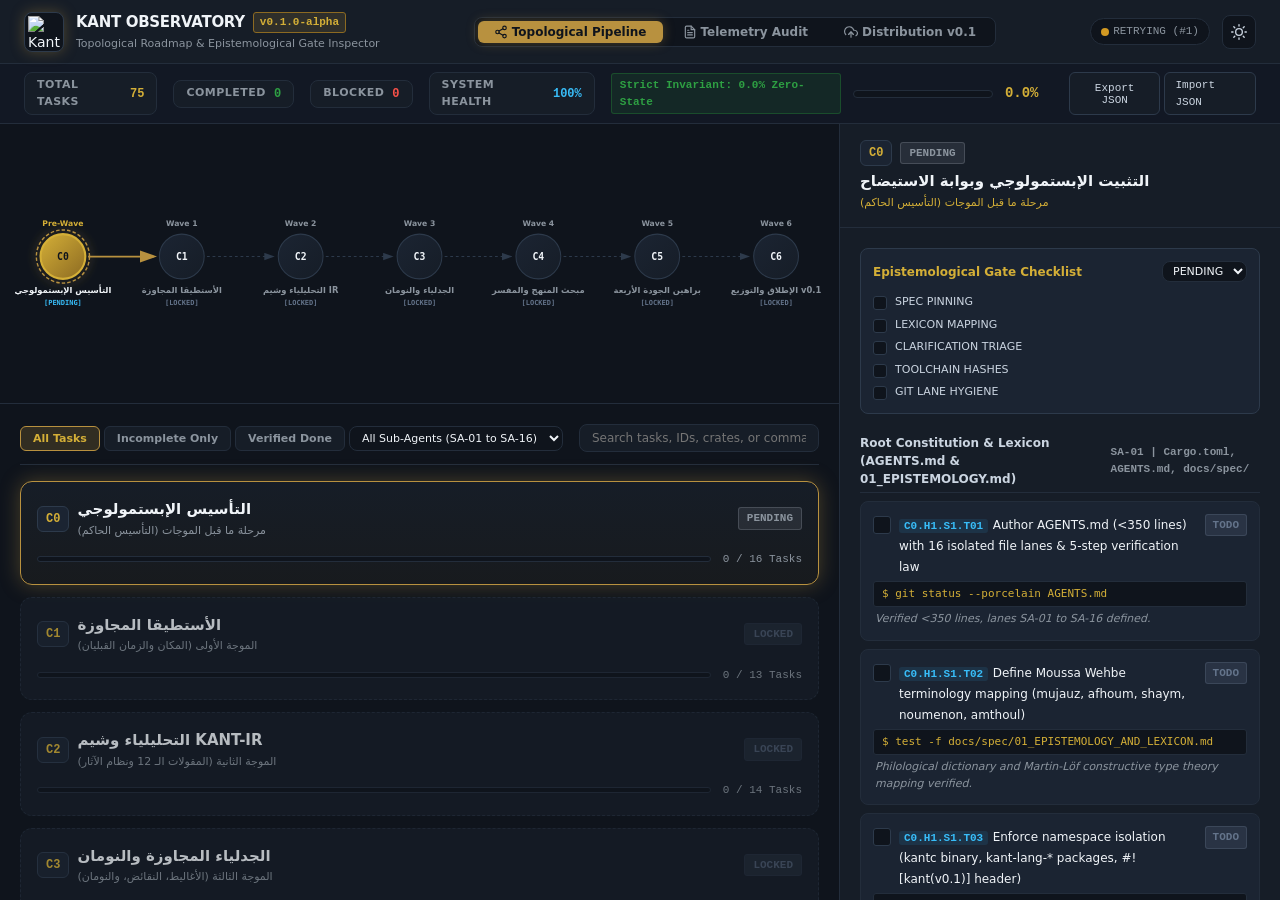
==== portal/frontend/index.html @ 5e0d9dd0 "feat(portal): implement modular ES6 and CSS design system frontend" ====
<!DOCTYPE html>
<html lang="en" dir="ltr">
<head>
  <meta charset="UTF-8">
  <meta name="viewport" content="width=device-width, initial-scale=1.0">
  <meta name="description" content="Kant (.kant) v0.1 Language Compiler Toolchain - Telemetry Portal and Topological Roadmap Observatory">
  <title>Kant (.kant) v0.1 — Topological Observatory &amp; Telemetry Portal</title>
  <link rel="icon" type="image/svg+xml" href="assets/kant-icon.svg">
  <link rel="stylesheet" href="css/variables.css">
  <link rel="stylesheet" href="css/layout.css">
  <link rel="stylesheet" href="css/components.css">
</head>
<body>

  <!-- Top Page Header -->
  <header class="portal-header">
    <div class="brand-section">
      <div class="brand-logo-wrap">
        <img class="brand-logo-img" src="assets/kant-icon.svg" alt="Kant Language Official Silhouette Logo">
      </div>
      <div class="brand-text-wrap">
        <div class="brand-title-row">
          <span class="brand-title">KANT OBSERVATORY</span>
          <span class="brand-badge">v0.1.0-alpha</span>
        </div>
        <span class="brand-subtitle">Topological Roadmap &amp; Epistemological Gate Inspector</span>
      </div>
    </div>

    <!-- View Navigation Tabs -->
    <nav class="nav-tab-group" aria-label="Portal Navigation">
      <button class="nav-tab-btn active" data-tab="tab-pipeline">
        <svg width="14" height="14" viewBox="0 0 24 24" fill="none" stroke="currentColor" stroke-width="2" stroke-linecap="round" stroke-linejoin="round"><circle cx="18" cy="5" r="3"/><circle cx="6" cy="12" r="3"/><circle cx="18" cy="19" r="3"/><line x1="8.59" y1="13.51" x2="15.42" y2="17.49"/><line x1="15.41" y1="6.51" x2="8.59" y2="10.49"/></svg>
        Topological Pipeline
      </button>
      <button class="nav-tab-btn" data-tab="tab-audit">
        <svg width="14" height="14" viewBox="0 0 24 24" fill="none" stroke="currentColor" stroke-width="2" stroke-linecap="round" stroke-linejoin="round"><path d="M14 2H6a2 2 0 0 0-2 2v16a2 2 0 0 0 2 2h12a2 2 0 0 0 2-2V8z"/><polyline points="14 2 14 8 20 8"/><line x1="16" y1="13" x2="8" y2="13"/><line x1="16" y1="17" x2="8" y2="17"/><polyline points="10 9 9 9 8 9"/></svg>
        Telemetry Audit
      </button>
      <button class="nav-tab-btn" data-tab="tab-dist">
        <svg width="14" height="14" viewBox="0 0 24 24" fill="none" stroke="currentColor" stroke-width="2" stroke-linecap="round" stroke-linejoin="round"><polyline points="16 16 12 12 8 16"/><line x1="12" y1="12" x2="12" y2="21"/><path d="M20.39 18.39A5 5 0 0 0 18 9h-1.26A8 8 0 1 0 3 16.3"/><polyline points="16 16 12 12 8 16"/></svg>
        Distribution v0.1
      </button>
    </nav>

    <!-- Header Utilities & Live SSE Status -->
    <div class="header-actions">
      <div class="connection-pill" id="connection-pill" title="Live Server-Sent Events (SSE) telemetry connection status">
        <span class="connection-dot"></span>
        <span id="connection-pill-text">CONNECTING</span>
      </div>

      <button class="theme-toggle-btn" id="theme-toggle-btn" title="Toggle light/dark theme" aria-label="Toggle theme">
        <svg width="16" height="16" viewBox="0 0 24 24" fill="none" stroke="currentColor" stroke-width="2" stroke-linecap="round" stroke-linejoin="round"><circle cx="12" cy="12" r="5"/><line x1="12" y1="1" x2="12" y2="3"/><line x1="12" y1="21" x2="12" y2="23"/><line x1="4.22" y1="4.22" x2="5.64" y2="5.64"/><line x1="18.36" y1="18.36" x2="19.78" y2="19.78"/><line x1="1" y1="12" x2="3" y2="12"/><line x1="21" y1="12" x2="23" y2="12"/><line x1="4.22" y1="19.78" x2="5.64" y2="18.36"/><line x1="18.36" y1="5.64" x2="19.78" y2="4.22"/></svg>
      </button>
    </div>
  </header>

  <!-- Metrics Overview Bar -->
  <section class="metrics-bar" aria-label="Toolchain Metrics Overview">
    <div class="metrics-left-cluster">
      <div class="metric-pill">
        <span class="metric-pill-label">Total Tasks</span>
        <span class="metric-pill-val gold" id="stat-total-tasks">75</span>
      </div>
      <div class="metric-pill">
        <span class="metric-pill-label">Completed</span>
        <span class="metric-pill-val emerald" id="stat-completed-tasks">0</span>
      </div>
      <div class="metric-pill">
        <span class="metric-pill-label">Blocked</span>
        <span class="metric-pill-val rose" id="stat-blocked-tasks">0</span>
      </div>
      <div class="metric-pill">
        <span class="metric-pill-label">System Health</span>
        <span class="metric-pill-val cyan">100%</span>
      </div>
      <span class="invariant-chip">Strict Invariant: 0.0% Zero-State</span>
    </div>

    <div class="metrics-right-cluster">
      <div class="progress-counter-wrap">
        <div class="progress-bar-container" title="Overall Roadmap Progress">
          <div class="progress-bar-fill" id="progress-bar-fill"></div>
        </div>
        <span class="progress-pct-label" id="stat-progress-pct">0.0%</span>
      </div>

      <div style="display: flex; gap: var(--space-xs);">
        <button class="graph-tool-btn" id="btn-export-state" title="Export roadmap JSON snapshot">Export JSON</button>
        <label class="graph-tool-btn" style="cursor: pointer;" title="Import roadmap JSON file">
          Import JSON
          <input type="file" id="import-file-input" accept=".json" style="display: none;">
        </label>
      </div>
    </div>
  </section>

  <!-- Main View Container -->
  <main class="app-view-container">

    <!-- VIEW 1: Topological Pipeline & Stage Split View -->
    <div class="app-view active" id="view-pipeline">
      <div class="pipeline-view-layout">
        
        <!-- Left Main Pane: DAG Canvas + Stages List -->
        <section class="pipeline-main-pane">
          <!-- Topological Dependency DAG Canvas -->
          <div class="graph-canvas-container" id="pipeline-dag-container">
            <!-- SVG graph rendered dynamically by js/graph.js -->
            <div class="graph-toolbar">
              <button class="graph-tool-btn" id="btn-zoom-in" title="Zoom in DAG view">+</button>
              <button class="graph-tool-btn" id="btn-zoom-out" title="Zoom out DAG view">-</button>
              <button class="graph-tool-btn" id="btn-zoom-reset" title="Reset DAG view">Reset</button>
            </div>
          </div>

          <!-- Stage Board & Filter Toolbar -->
          <div class="stages-cards-wrapper">
            <div class="pipeline-filter-toolbar">
              <div class="filter-pills-row">
                <button class="filter-btn active" data-filter-status="ALL">All Tasks</button>
                <button class="filter-btn" data-filter-status="INCOMPLETE">Incomplete Only</button>
                <button class="filter-btn" data-filter-status="DONE">Verified Done</button>
                
                <select class="form-control" id="agent-filter-select" style="font-size: 11px; padding: 4px 8px;" title="Filter by assigned sub-agent lane">
                  <option value="ALL">All Sub-Agents (SA-01 to SA-16)</option>
                  <option value="SA-01">SA-01 (Architecture &amp; Spec)</option>
                  <option value="SA-02">SA-02 (Lexicon &amp; Grammar)</option>
                  <option value="SA-03">SA-03 (Categories &amp; Effects)</option>
                  <option value="SA-04">SA-04 (Schematism &amp; Perceus)</option>
                  <option value="SA-05">SA-05 (Dialectic &amp; Contracts)</option>
                  <option value="SA-06">SA-06 (Method &amp; Cranelift)</option>
                  <option value="SA-07">SA-07 (Lexer Engine)</option>
                  <option value="SA-08">SA-08 (Parser &amp; CST)</option>
                  <option value="SA-09">SA-09 (AST Canonicalizer)</option>
                  <option value="SA-10">SA-10 (Type Checker)</option>
                  <option value="SA-11">SA-11 (Perceus Memory &amp; RC)</option>
                  <option value="SA-12">SA-12 (SMT Dialectic Proofs)</option>
                  <option value="SA-13">SA-13 (Cranelift JIT/AOT)</option>
                  <option value="SA-14">SA-14 (Four Quality Proofs)</option>
                  <option value="SA-15">SA-15 (CI/CD Quality Harness)</option>
                  <option value="SA-16">SA-16 (Automated Distribution)</option>
                </select>
              </div>

              <div class="search-input-wrap">
                <input type="text" class="search-input" id="task-search-input" placeholder="Search tasks, IDs, crates, or commands...">
              </div>
            </div>

            <!-- Stage Cards Container (C0 through C6) -->
            <div id="stage-cards-container" style="display: flex; flex-direction: column; gap: var(--space-md);">
              <!-- Rendered dynamically by js/ui_renderer.js -->
            </div>
          </div>
        </section>

        <!-- Right Split Pane: Stage Detail Drawer -->
        <aside class="stage-detail-drawer" id="stage-detail-drawer" aria-label="Selected Stage Details">
          <!-- Rendered dynamically by js/ui_renderer.js -->
        </aside>

      </div>
    </div>

    <!-- VIEW 2: Telemetry Audit Logs -->
    <div class="app-view" id="view-audit">
      <div class="audit-view-layout">
        <div style="display: flex; align-items: center; justify-content: space-between;">
          <div>
            <h2 style="font-size: var(--font-size-lg); font-weight: 700; color: var(--color-gold-light);">Telemetry Audit Log &amp; Event Stream</h2>
            <p style="font-size: var(--font-size-xs); color: var(--color-text-muted);">Real-time verifiable telemetry stream backed by SQLite database</p>
          </div>
          <button class="btn-primary" id="btn-export-audit-logs" style="font-size: 12px; padding: 6px 14px;">Export Logs (JSON)</button>
        </div>

        <div class="audit-table-container">
          <table class="audit-table">
            <thead>
              <tr>
                <th style="width: 170px;">Timestamp</th>
                <th style="width: 90px;">Severity</th>
                <th style="width: 130px;">Sub-Agent</th>
                <th>Message &amp; Verification Event</th>
                <th style="width: 100px;">Commit</th>
              </tr>
            </thead>
            <tbody id="audit-table-tbody">
              <!-- Rendered dynamically by js/audit_logger.js -->
            </tbody>
          </table>
        </div>
      </div>
    </div>

    <!-- VIEW 3: Distribution Manifest & Release -->
    <div class="app-view" id="view-dist">
      <div class="distribution-view-layout">
        <div>
          <h2 style="font-size: var(--font-size-xl); font-weight: 700; color: var(--color-gold-light); margin-bottom: 4px;">Kant Compiler (kantc) Release Distribution</h2>
          <p style="font-size: var(--font-size-sm); color: var(--color-text-muted);">Canonical distribution manifests, cryptographic signatures, and reproducible deployment scripts.</p>
        </div>

        <div class="dist-card">
          <div class="dist-card-title">Distribution Build Script (scripts/distribute_v0_1.sh)</div>
          <p style="font-size: var(--font-size-xs); color: var(--color-text-secondary);">
            Automated packaging script that validates the 17-crate workspace, generates multi-target release archives (Linux x86_64/aarch64, macOS Apple Silicon/Intel, Windows x86_64), and computes SHA-256 integrity checksums.
          </p>
          <div class="code-box">
            <code>bash scripts/distribute_v0_1.sh</code>
            <button class="copy-btn" id="btn-copy-dist-cmd">Copy Command</button>
          </div>
        </div>

        <div class="dist-card">
          <div class="dist-card-title">One-Line Toolchain Installation</div>
          <p style="font-size: var(--font-size-xs); color: var(--color-text-secondary);">
            Installs the standalone <code>kantc</code> compiler driver, language standard library, and man pages into <code>~/.kant/bin</code> with verification of detached GPG/cosign signatures.
          </p>
          <div class="code-box">
            <code>curl -fsSL https://raw.githubusercontent.com/azmyayman-maker/KANT/main/dist/v0.1.0/install.sh | sh</code>
            <button class="copy-btn" id="btn-copy-install-cmd">Copy Command</button>
          </div>
        </div>

        <div class="dist-card">
          <div class="dist-card-title">Zero-State Scaffolding Status</div>
          <p style="font-size: var(--font-size-xs); color: var(--color-text-secondary);">
            All crates in <code>crates/*/src/lib.rs</code> remain in their pure zero-state configuration with <code>#![kant(v0.1)]</code>. The 0.0% completion baseline is strictly enforced until core compiler sub-agents complete their respective verification gates.
          </p>
        </div>
      </div>
    </div>

  </main>

  <!-- ES6 Modular Application Bootstrap -->
  <script type="module" src="js/app.js"></script>
</body>
</html>
---- portal/frontend/css/variables.css ----
/* ==========================================================================
   Kant Compiler Toolchain - Telemetry Portal Design Tokens
   Strict 100% Offline Self-Contained System (Zero External CDNs)
   ========================================================================== */

:root {
  /* Color Palette - Kant Gold Brand & Dark Modern Surface Tokens */
  --color-gold-primary: #B8913F;
  --color-gold-light: #D4AF37;
  --color-gold-dark: #8C6A22;
  --color-gold-deep: #5C4313;
  --color-gold-glow: rgba(184, 145, 63, 0.35);

  --color-bg-deep: #0F141C;
  --color-bg-base: #121824;
  --color-bg-elevated: #161D27;
  --color-bg-surface: #1B2432;
  --color-bg-overlay: rgba(15, 20, 28, 0.85);

  --color-border-subtle: #232D3B;
  --color-border-base: #2D3A4B;
  --color-border-active: #B8913F;
  --color-border-focus: #38BDF8;

  --color-text-primary: #F0F4F8;
  --color-text-secondary: #CBD5E1;
  --color-text-muted: #8B949E;
  --color-text-disabled: #475569;

  /* Semantic Accents */
  --color-success: #238636;
  --color-success-light: #2EA043;
  --color-success-glow: rgba(35, 134, 54, 0.35);

  --color-warning: #D29922;
  --color-warning-light: #E3B341;
  --color-warning-glow: rgba(210, 153, 34, 0.35);

  --color-danger: #F85149;
  --color-danger-light: #FF7B72;
  --color-danger-glow: rgba(248, 81, 73, 0.35);

  --color-cyan: #38BDF8;
  --color-cyan-glow: rgba(56, 189, 248, 0.35);

  --color-blue: #3B82F6;
  --color-blue-glow: rgba(59, 130, 246, 0.35);

  --color-purple: #8B5CF6;
  --color-purple-glow: rgba(139, 92, 246, 0.35);

  /* Status Colors */
  --status-pending: #8B949E;
  --status-active: #38BDF8;
  --status-done: #238636;
  --status-locked: #475569;
  --status-blocked: #F85149;
  --status-todo: #64748B;
  --status-wip: #D29922;

  /* Pure System Offline Typography */
  --font-sans: ui-sans-serif, system-ui, -apple-system, BlinkMacSystemFont, "Segoe UI", Roboto, "Helvetica Neue", Arial, sans-serif;
  --font-mono: ui-monospace, SFMono-Regular, "SF Mono", Menlo, Consolas, "Liberation Mono", "Courier New", monospace;

  /* Font Sizes */
  --font-size-xs: 11px;
  --font-size-sm: 12px;
  --font-size-base: 14px;
  --font-size-md: 15px;
  --font-size-lg: 18px;
  --font-size-xl: 20px;
  --font-size-2xl: 24px;
  --font-size-3xl: 30px;

  /* Spacing Scale */
  --space-2xs: 2px;
  --space-xs: 4px;
  --space-sm: 8px;
  --space-md: 12px;
  --space-lg: 16px;
  --space-xl: 20px;
  --space-2xl: 24px;
  --space-3xl: 32px;
  --space-4xl: 48px;

  /* Border Radii */
  --radius-xs: 3px;
  --radius-sm: 6px;
  --radius-md: 8px;
  --radius-lg: 12px;
  --radius-xl: 16px;
  --radius-full: 9999px;

  /* Elevations & Shadows */
  --shadow-sm: 0 1px 2px rgba(0, 0, 0, 0.3);
  --shadow-md: 0 4px 12px rgba(0, 0, 0, 0.4);
  --shadow-lg: 0 10px 25px -5px rgba(0, 0, 0, 0.5), 0 8px 10px -6px rgba(0, 0, 0, 0.5);
  --shadow-gold: 0 0 20px var(--color-gold-glow);
  --shadow-cyan: 0 0 16px var(--color-cyan-glow);

  /* Animation Durations */
  --transition-fast: 150ms cubic-bezier(0.4, 0, 0.2, 1);
  --transition-normal: 250ms cubic-bezier(0.4, 0, 0.2, 1);
  --transition-slow: 400ms cubic-bezier(0.4, 0, 0.2, 1);

  /* Layout Constants */
  --header-height: 64px;
  --metrics-height: 58px;
}

/* Light Theme Override */
[data-theme="light"] {
  --color-bg-deep: #F1F5F9;
  --color-bg-base: #F8FAFC;
  --color-bg-elevated: #FFFFFF;
  --color-bg-surface: #F1F5F9;
  --color-bg-overlay: rgba(248, 250, 252, 0.88);

  --color-border-subtle: #E2E8F0;
  --color-border-base: #CBD5E1;
  --color-border-active: #B8913F;
  --color-border-focus: #0284C7;

  --color-text-primary: #0F172A;
  --color-text-secondary: #334155;
  --color-text-muted: #64748B;
  --color-text-disabled: #94A3B8;

  --shadow-sm: 0 1px 2px rgba(0, 0, 0, 0.05);
  --shadow-md: 0 4px 12px rgba(0, 0, 0, 0.08);
  --shadow-lg: 0 10px 25px -5px rgba(0, 0, 0, 0.1);
}
---- portal/frontend/css/layout.css ----
/* ==========================================================================
   Kant Compiler Toolchain - Telemetry Portal Layout Stylesheet
   ========================================================================== */

*, *::before, *::after {
  box-sizing: border-box;
  margin: 0;
  padding: 0;
}

html, body {
  width: 100%;
  height: 100%;
  overflow: hidden;
}

body {
  font-family: var(--font-sans);
  font-size: var(--font-size-base);
  color: var(--color-text-primary);
  background-color: var(--color-bg-deep);
  display: flex;
  flex-direction: column;
  line-height: 1.5;
  -webkit-font-smoothing: antialiased;
  -moz-osx-font-smoothing: grayscale;
}

/* ==========================================================================
   Header Shell
   ========================================================================== */
.portal-header {
  height: var(--header-height);
  background-color: var(--color-bg-elevated);
  border-bottom: 1px solid var(--color-border-subtle);
  display: flex;
  align-items: center;
  justify-content: space-between;
  padding: 0 var(--space-2xl);
  flex-shrink: 0;
  z-index: 100;
  position: relative;
}

.brand-section {
  display: flex;
  align-items: center;
  gap: var(--space-md);
}

.brand-logo-wrap {
  width: 40px;
  height: 40px;
  border-radius: var(--radius-md);
  background: var(--color-bg-deep);
  border: 1px solid var(--color-border-base);
  display: flex;
  align-items: center;
  justify-content: center;
  overflow: hidden;
  box-shadow: 0 0 14px var(--color-gold-glow);
  flex-shrink: 0;
}

.brand-logo-img {
  width: 32px;
  height: 32px;
  object-fit: contain;
}

.brand-text-wrap {
  display: flex;
  flex-direction: column;
  gap: 2px;
}

.brand-title-row {
  display: flex;
  align-items: center;
  gap: var(--space-sm);
}

.brand-title {
  font-size: var(--font-size-md);
  font-weight: 700;
  color: var(--color-text-primary);
  letter-spacing: -0.3px;
}

.brand-badge {
  font-family: var(--font-mono);
  font-size: var(--font-size-xs);
  font-weight: 600;
  color: var(--color-gold-light);
  background: rgba(184, 145, 63, 0.15);
  border: 1px solid var(--color-gold-dark);
  padding: 1px 6px;
  border-radius: var(--radius-xs);
}

.brand-subtitle {
  font-size: var(--font-size-xs);
  color: var(--color-text-muted);
}

/* Navigation Tabs */
.nav-tab-group {
  display: flex;
  align-items: center;
  gap: var(--space-xs);
  background: var(--color-bg-deep);
  padding: 3px;
  border-radius: var(--radius-md);
  border: 1px solid var(--color-border-subtle);
}

.nav-tab-btn {
  background: transparent;
  border: none;
  color: var(--color-text-muted);
  font-family: var(--font-sans);
  font-size: var(--font-size-sm);
  font-weight: 600;
  padding: var(--space-xs) var(--space-lg);
  border-radius: var(--radius-sm);
  cursor: pointer;
  transition: all var(--transition-fast);
  display: flex;
  align-items: center;
  gap: var(--space-xs);
}

.nav-tab-btn:hover {
  color: var(--color-text-primary);
  background: rgba(255, 255, 255, 0.04);
}

.nav-tab-btn.active {
  background: var(--color-gold-primary);
  color: #0F141C;
  font-weight: 700;
  box-shadow: 0 0 12px var(--color-gold-glow);
}

/* Header Utilities */
.header-actions {
  display: flex;
  align-items: center;
  gap: var(--space-md);
}

.connection-pill {
  display: flex;
  align-items: center;
  gap: var(--space-xs);
  font-family: var(--font-mono);
  font-size: var(--font-size-xs);
  padding: 4px 10px;
  border-radius: var(--radius-full);
  background: var(--color-bg-deep);
  border: 1px solid var(--color-border-subtle);
  color: var(--color-text-muted);
}

.connection-dot {
  width: 8px;
  height: 8px;
  border-radius: 50%;
  background-color: var(--status-pending);
  transition: background-color var(--transition-normal);
}

.connection-pill.connected .connection-dot {
  background-color: var(--color-success);
  box-shadow: 0 0 8px var(--color-success);
}

.connection-pill.disconnected .connection-dot {
  background-color: var(--color-danger);
  box-shadow: 0 0 8px var(--color-danger);
}

.connection-pill.reconnecting .connection-dot {
  background-color: var(--color-warning);
  animation: pulse-warn 1s infinite;
}

@keyframes pulse-warn {
  0%, 100% { opacity: 1; transform: scale(1); }
  50% { opacity: 0.4; transform: scale(0.85); }
}

.theme-toggle-btn {
  background: var(--color-bg-deep);
  border: 1px solid var(--color-border-subtle);
  color: var(--color-text-secondary);
  width: 34px;
  height: 34px;
  border-radius: var(--radius-md);
  cursor: pointer;
  display: flex;
  align-items: center;
  justify-content: center;
  transition: all var(--transition-fast);
}

.theme-toggle-btn:hover {
  border-color: var(--color-border-active);
  color: var(--color-gold-light);
}

/* ==========================================================================
   Metrics Overview Bar
   ========================================================================== */
.metrics-bar {
  background: var(--color-bg-base);
  border-bottom: 1px solid var(--color-border-subtle);
  padding: var(--space-sm) var(--space-2xl);
  display: flex;
  align-items: center;
  justify-content: space-between;
  flex-shrink: 0;
  gap: var(--space-md);
  overflow-x: auto;
}

.metrics-left-cluster {
  display: flex;
  align-items: center;
  gap: var(--space-lg);
}

.metric-pill {
  display: flex;
  align-items: center;
  gap: var(--space-sm);
  background: var(--color-bg-elevated);
  border: 1px solid var(--color-border-subtle);
  padding: 4px var(--space-md);
  border-radius: var(--radius-md);
}

.metric-pill-label {
  font-size: var(--font-size-xs);
  color: var(--color-text-muted);
  text-transform: uppercase;
  letter-spacing: 0.5px;
  font-weight: 600;
}

.metric-pill-val {
  font-family: var(--font-mono);
  font-size: var(--font-size-sm);
  font-weight: 700;
  color: var(--color-text-primary);
}

.metric-pill-val.gold { color: var(--color-gold-light); }
.metric-pill-val.cyan { color: var(--color-cyan); }
.metric-pill-val.emerald { color: var(--color-success-light); }
.metric-pill-val.rose { color: var(--color-danger); }

.metrics-right-cluster {
  display: flex;
  align-items: center;
  gap: var(--space-lg);
}

.progress-counter-wrap {
  display: flex;
  align-items: center;
  gap: var(--space-md);
}

.progress-bar-container {
  width: 140px;
  height: 8px;
  background: var(--color-bg-deep);
  border-radius: var(--radius-full);
  overflow: hidden;
  border: 1px solid var(--color-border-subtle);
}

.progress-bar-fill {
  height: 100%;
  width: 0.0%;
  background: linear-gradient(90deg, var(--color-gold-dark), var(--color-gold-light));
  transition: width var(--transition-slow);
}

.progress-pct-label {
  font-family: var(--font-mono);
  font-size: var(--font-size-base);
  font-weight: 800;
  color: var(--color-gold-light);
  min-width: 48px;
}

.invariant-chip {
  font-family: var(--font-mono);
  font-size: var(--font-size-xs);
  padding: 3px 8px;
  border-radius: var(--radius-xs);
  background: rgba(35, 134, 54, 0.15);
  color: var(--color-success-light);
  border: 1px solid rgba(35, 134, 54, 0.4);
  font-weight: 600;
}

/* ==========================================================================
   App Content Views
   ========================================================================== */
.app-view-container {
  flex: 1;
  overflow: hidden;
  display: flex;
  position: relative;
}

.app-view {
  width: 100%;
  height: 100%;
  display: none;
  overflow: hidden;
}

.app-view.active {
  display: flex;
}

/* View 1: Topological Pipeline & Stage Split View */
.pipeline-view-layout {
  display: flex;
  width: 100%;
  height: 100%;
  overflow: hidden;
}

.pipeline-main-pane {
  flex: 1;
  display: flex;
  flex-direction: column;
  overflow: hidden;
  border-right: 1px solid var(--color-border-subtle);
}

.graph-canvas-container {
  height: 280px;
  background: var(--color-bg-deep);
  border-bottom: 1px solid var(--color-border-subtle);
  position: relative;
  overflow: hidden;
  flex-shrink: 0;
}

.graph-canvas-container svg {
  width: 100%;
  height: 100%;
  cursor: grab;
}

.graph-canvas-container svg:active {
  cursor: grabbing;
}

.graph-toolbar {
  position: absolute;
  bottom: var(--space-md);
  left: var(--space-md);
  display: flex;
  gap: var(--space-xs);
  z-index: 10;
}

.graph-tool-btn {
  background: var(--color-bg-elevated);
  border: 1px solid var(--color-border-base);
  color: var(--color-text-secondary);
  padding: 4px 10px;
  border-radius: var(--radius-sm);
  font-size: var(--font-size-xs);
  font-family: var(--font-mono);
  cursor: pointer;
  transition: all var(--transition-fast);
}

.graph-tool-btn:hover {
  background: var(--color-bg-surface);
  border-color: var(--color-gold-primary);
  color: var(--color-gold-light);
}

.stages-cards-wrapper {
  flex: 1;
  overflow-y: auto;
  padding: var(--space-xl);
  display: flex;
  flex-direction: column;
  gap: var(--space-lg);
}

.pipeline-filter-toolbar {
  display: flex;
  align-items: center;
  justify-content: space-between;
  flex-wrap: wrap;
  gap: var(--space-md);
  padding-bottom: var(--space-md);
  border-bottom: 1px solid var(--color-border-subtle);
}

.filter-pills-row {
  display: flex;
  align-items: center;
  gap: var(--space-xs);
  flex-wrap: wrap;
}

.filter-btn {
  background: var(--color-bg-elevated);
  border: 1px solid var(--color-border-subtle);
  color: var(--color-text-muted);
  font-family: var(--font-sans);
  font-size: var(--font-size-xs);
  padding: 5px 12px;
  border-radius: var(--radius-sm);
  cursor: pointer;
  transition: all var(--transition-fast);
  font-weight: 600;
}

.filter-btn:hover {
  color: var(--color-text-primary);
  border-color: var(--color-border-base);
}

.filter-btn.active {
  background: rgba(184, 145, 63, 0.2);
  border-color: var(--color-gold-primary);
  color: var(--color-gold-light);
}

.search-input-wrap {
  position: relative;
  min-width: 240px;
}

.search-input {
  width: 100%;
  background: var(--color-bg-elevated);
  border: 1px solid var(--color-border-subtle);
  border-radius: var(--radius-md);
  color: var(--color-text-primary);
  font-family: var(--font-sans);
  font-size: var(--font-size-sm);
  padding: 6px 12px;
  outline: none;
  transition: border-color var(--transition-fast);
}

.search-input:focus {
  border-color: var(--color-border-focus);
}

/* Right Detail Drawer / Split Pane */
.stage-detail-drawer {
  width: 440px;
  flex-shrink: 0;
  background: var(--color-bg-elevated);
  display: flex;
  flex-direction: column;
  overflow: hidden;
  transition: width var(--transition-normal);
}

.drawer-header {
  padding: var(--space-lg) var(--space-xl);
  border-bottom: 1px solid var(--color-border-subtle);
  display: flex;
  align-items: flex-start;
  justify-content: space-between;
  gap: var(--space-md);
}

.drawer-body {
  flex: 1;
  overflow-y: auto;
  padding: var(--space-xl);
  display: flex;
  flex-direction: column;
  gap: var(--space-xl);
}

/* View 2: Telemetry Audit View */
.audit-view-layout {
  display: flex;
  flex-direction: column;
  width: 100%;
  height: 100%;
  padding: var(--space-xl);
  overflow: hidden;
  gap: var(--space-lg);
}

.audit-table-container {
  flex: 1;
  overflow-y: auto;
  background: var(--color-bg-elevated);
  border: 1px solid var(--color-border-subtle);
  border-radius: var(--radius-md);
}

/* View 3: Distribution View */
.distribution-view-layout {
  display: flex;
  flex-direction: column;
  width: 100%;
  height: 100%;
  padding: var(--space-xl);
  overflow-y: auto;
  gap: var(--space-xl);
  max-width: 1000px;
  margin: 0 auto;
}

/* ==========================================================================
   Responsive Breakpoints
   ========================================================================== */
@media (max-width: 1100px) {
  .stage-detail-drawer {
    width: 360px;
  }
}

@media (max-width: 860px) {
  .pipeline-view-layout {
    flex-direction: column;
  }
  .stage-detail-drawer {
    width: 100%;
    height: 380px;
    border-top: 1px solid var(--color-border-subtle);
    border-right: none;
  }
  .pipeline-main-pane {
    border-right: none;
  }
}
---- portal/frontend/css/components.css ----
/* ==========================================================================
   Kant Compiler Toolchain - Telemetry Portal Components Stylesheet
   ========================================================================== */

/* ==========================================================================
   Stage Cards (Pipeline Stages C0 to C6)
   ========================================================================== */
.stage-card {
  background: var(--color-bg-elevated);
  border: 1px solid var(--color-border-subtle);
  border-radius: var(--radius-lg);
  padding: var(--space-lg);
  transition: all var(--transition-normal);
  cursor: pointer;
  position: relative;
  overflow: hidden;
}

.stage-card:hover {
  border-color: var(--color-border-base);
  box-shadow: var(--shadow-md);
  transform: translateY(-1px);
}

.stage-card.active {
  border-color: var(--color-gold-primary);
  background: linear-gradient(180deg, var(--color-bg-elevated) 0%, rgba(184, 145, 63, 0.05) 100%);
  box-shadow: 0 0 20px var(--color-gold-glow);
}

.stage-card.locked {
  opacity: 0.75;
  border-style: dashed;
}

.stage-card-header {
  display: flex;
  align-items: center;
  justify-content: space-between;
  margin-bottom: var(--space-md);
}

.stage-card-title-group {
  display: flex;
  align-items: center;
  gap: var(--space-sm);
}

.stage-id-badge {
  font-family: var(--font-mono);
  font-size: var(--font-size-sm);
  font-weight: 800;
  padding: 3px 8px;
  border-radius: var(--radius-sm);
  background: var(--color-bg-surface);
  color: var(--color-gold-light);
  border: 1px solid var(--color-border-base);
}

.stage-card-name {
  font-size: var(--font-size-md);
  font-weight: 700;
  color: var(--color-text-primary);
}

.stage-card-wave {
  font-size: var(--font-size-xs);
  color: var(--color-text-muted);
  margin-top: 2px;
}

.stage-status-badge {
  font-family: var(--font-mono);
  font-size: var(--font-size-xs);
  font-weight: 700;
  padding: 2px 8px;
  border-radius: var(--radius-xs);
  text-transform: uppercase;
}

.stage-status-badge.pending {
  background: rgba(139, 148, 158, 0.15);
  color: var(--status-pending);
  border: 1px solid rgba(139, 148, 158, 0.3);
}

.stage-status-badge.active {
  background: rgba(56, 189, 248, 0.15);
  color: var(--status-active);
  border: 1px solid rgba(56, 189, 248, 0.4);
}

.stage-status-badge.locked {
  background: rgba(71, 85, 105, 0.2);
  color: var(--status-locked);
  border: 1px solid var(--color-border-subtle);
}

.stage-status-badge.passed {
  background: rgba(35, 134, 54, 0.15);
  color: var(--color-success-light);
  border: 1px solid rgba(35, 134, 54, 0.4);
}

/* Stage Progress Summary Bar */
.stage-progress-row {
  display: flex;
  align-items: center;
  justify-content: space-between;
  gap: var(--space-md);
  margin-top: var(--space-sm);
}

.stage-progress-track {
  flex: 1;
  height: 6px;
  background: var(--color-bg-deep);
  border-radius: var(--radius-full);
  overflow: hidden;
  border: 1px solid var(--color-border-subtle);
}

.stage-progress-fill {
  height: 100%;
  width: 0%;
  background: var(--color-gold-primary);
  transition: width var(--transition-normal);
}

.stage-progress-num {
  font-family: var(--font-mono);
  font-size: var(--font-size-xs);
  color: var(--color-text-muted);
}

/* ==========================================================================
   Task Item Cards & Checklists
   ========================================================================== */
.task-group {
  margin-bottom: var(--space-lg);
}

.task-group-heading {
  font-size: var(--font-size-sm);
  font-weight: 700;
  color: var(--color-text-secondary);
  margin-bottom: var(--space-sm);
  display: flex;
  align-items: center;
  justify-content: space-between;
  border-bottom: 1px solid var(--color-border-subtle);
  padding-bottom: var(--space-xs);
}

.task-group-lane {
  font-family: var(--font-mono);
  font-size: var(--font-size-xs);
  color: var(--color-text-muted);
}

.task-item {
  background: var(--color-bg-surface);
  border: 1px solid var(--color-border-subtle);
  border-radius: var(--radius-md);
  padding: var(--space-md);
  margin-bottom: var(--space-sm);
  transition: all var(--transition-fast);
  display: flex;
  flex-direction: column;
  gap: var(--space-xs);
}

.task-item:hover {
  border-color: var(--color-border-base);
  background: var(--color-bg-elevated);
}

.task-item.done {
  border-color: rgba(35, 134, 54, 0.4);
  background: rgba(35, 134, 54, 0.04);
}

.task-item-top {
  display: flex;
  align-items: flex-start;
  justify-content: space-between;
  gap: var(--space-sm);
}

.task-title-wrap {
  display: flex;
  align-items: flex-start;
  gap: var(--space-sm);
  flex: 1;
}

.task-checkbox {
  appearance: none;
  -webkit-appearance: none;
  width: 18px;
  height: 18px;
  border-radius: var(--radius-xs);
  background: var(--color-bg-deep);
  border: 1px solid var(--color-border-base);
  cursor: pointer;
  margin-top: 2px;
  position: relative;
  transition: all var(--transition-fast);
  flex-shrink: 0;
}

.task-checkbox:checked {
  background: var(--color-success);
  border-color: var(--color-success-light);
}

.task-checkbox:checked::after {
  content: "";
  position: absolute;
  left: 5px;
  top: 2px;
  width: 5px;
  height: 9px;
  border: solid white;
  border-width: 0 2px 2px 0;
  transform: rotate(45deg);
}

.task-id-tag {
  font-family: var(--font-mono);
  font-size: var(--font-size-xs);
  font-weight: 700;
  color: var(--color-cyan);
  background: rgba(56, 189, 248, 0.1);
  padding: 1px 5px;
  border-radius: var(--radius-xs);
  flex-shrink: 0;
}

.task-title-text {
  font-size: var(--font-size-sm);
  color: var(--color-text-primary);
  font-weight: 500;
  line-height: 1.4;
}

.task-status-pill {
  font-family: var(--font-mono);
  font-size: var(--font-size-xs);
  font-weight: 700;
  padding: 2px 7px;
  border-radius: var(--radius-xs);
  flex-shrink: 0;
}

.task-status-pill.todo {
  background: rgba(100, 116, 139, 0.2);
  color: var(--status-todo);
  border: 1px solid rgba(100, 116, 139, 0.3);
}

.task-status-pill.wip {
  background: rgba(210, 153, 34, 0.2);
  color: var(--status-wip);
  border: 1px solid rgba(210, 153, 34, 0.4);
}

.task-status-pill.done {
  background: rgba(35, 134, 54, 0.2);
  color: var(--color-success-light);
  border: 1px solid rgba(35, 134, 54, 0.4);
}

.task-cmd-block {
  font-family: var(--font-mono);
  font-size: var(--font-size-xs);
  background: var(--color-bg-deep);
  border: 1px solid var(--color-border-subtle);
  padding: 4px 8px;
  border-radius: var(--radius-xs);
  color: var(--color-text-muted);
  overflow-x: auto;
  white-space: nowrap;
}

.task-cmd-block code {
  color: var(--color-gold-light);
}

.task-notes {
  font-size: var(--font-size-xs);
  color: var(--color-text-muted);
  font-style: italic;
  padding-left: 2px;
}

/* ==========================================================================
   Gate Checklist Card
   ========================================================================== */
.gate-card {
  background: var(--color-bg-surface);
  border: 1px solid var(--color-border-base);
  border-radius: var(--radius-md);
  padding: var(--space-md);
  display: flex;
  flex-direction: column;
  gap: var(--space-sm);
}

.gate-card-title {
  font-size: var(--font-size-sm);
  font-weight: 700;
  color: var(--color-gold-light);
  display: flex;
  align-items: center;
  justify-content: space-between;
}

.gate-checklist-item {
  display: flex;
  align-items: center;
  gap: var(--space-sm);
  font-size: var(--font-size-xs);
  color: var(--color-text-secondary);
}

/* ==========================================================================
   Audit Table
   ========================================================================== */
.audit-table {
  width: 100%;
  border-collapse: collapse;
  font-size: var(--font-size-xs);
}

.audit-table th {
  background: var(--color-bg-surface);
  color: var(--color-text-muted);
  text-align: left;
  padding: 10px 14px;
  font-weight: 600;
  border-bottom: 1px solid var(--color-border-subtle);
  position: sticky;
  top: 0;
  z-index: 5;
}

.audit-table td {
  padding: 8px 14px;
  border-bottom: 1px solid var(--color-border-subtle);
  color: var(--color-text-secondary);
  font-family: var(--font-sans);
}

.audit-table tr:hover td {
  background: rgba(255, 255, 255, 0.02);
}

.audit-table td.mono {
  font-family: var(--font-mono);
}

.severity-pill {
  font-family: var(--font-mono);
  font-size: 10px;
  font-weight: 800;
  padding: 1px 5px;
  border-radius: var(--radius-xs);
  text-transform: uppercase;
}

.severity-pill.info {
  background: rgba(56, 189, 248, 0.15);
  color: var(--color-cyan);
}

.severity-pill.warn {
  background: rgba(210, 153, 34, 0.2);
  color: var(--color-warning-light);
}

.severity-pill.error {
  background: rgba(248, 81, 73, 0.2);
  color: var(--color-danger);
}

.severity-pill.audit {
  background: rgba(184, 145, 63, 0.2);
  color: var(--color-gold-light);
}

/* ==========================================================================
   Distribution & Terminal Boxes
   ========================================================================== */
.dist-card {
  background: var(--color-bg-elevated);
  border: 1px solid var(--color-border-subtle);
  border-radius: var(--radius-lg);
  padding: var(--space-xl);
  display: flex;
  flex-direction: column;
  gap: var(--space-md);
}

.dist-card-title {
  font-size: var(--font-size-md);
  font-weight: 700;
  color: var(--color-gold-light);
}

.code-box {
  background: var(--color-bg-deep);
  border: 1px solid var(--color-border-subtle);
  border-radius: var(--radius-md);
  padding: var(--space-md);
  font-family: var(--font-mono);
  font-size: var(--font-size-xs);
  color: var(--color-text-secondary);
  position: relative;
  display: flex;
  align-items: center;
  justify-content: space-between;
}

.copy-btn {
  background: var(--color-bg-surface);
  border: 1px solid var(--color-border-base);
  color: var(--color-text-muted);
  padding: 4px 10px;
  border-radius: var(--radius-xs);
  font-size: 11px;
  cursor: pointer;
  transition: all var(--transition-fast);
}

.copy-btn:hover {
  color: var(--color-gold-light);
  border-color: var(--color-gold-primary);
}

/* ==========================================================================
   Modal Dialogues
   ========================================================================== */
.modal-overlay {
  position: fixed;
  inset: 0;
  background: rgba(0, 0, 0, 0.75);
  display: none;
  align-items: center;
  justify-content: center;
  z-index: 1000;
  backdrop-filter: blur(4px);
}

.modal-overlay.active {
  display: flex;
}

.modal-card {
  width: 90%;
  max-width: 550px;
  background: var(--color-bg-elevated);
  border: 1px solid var(--color-border-base);
  border-radius: var(--radius-xl);
  padding: var(--space-2xl);
  display: flex;
  flex-direction: column;
  gap: var(--space-lg);
  box-shadow: var(--shadow-lg);
}

.modal-header {
  display: flex;
  align-items: center;
  justify-content: space-between;
}

.modal-title {
  font-size: var(--font-size-lg);
  font-weight: 700;
  color: var(--color-gold-light);
}

.modal-close-btn {
  background: transparent;
  border: none;
  color: var(--color-text-muted);
  font-size: var(--font-size-lg);
  cursor: pointer;
}

.modal-body {
  display: flex;
  flex-direction: column;
  gap: var(--space-md);
}

.form-group {
  display: flex;
  flex-direction: column;
  gap: var(--space-xs);
}

.form-label {
  font-size: var(--font-size-xs);
  color: var(--color-text-muted);
  font-weight: 600;
}

.form-control {
  background: var(--color-bg-deep);
  border: 1px solid var(--color-border-subtle);
  border-radius: var(--radius-md);
  padding: 8px 12px;
  color: var(--color-text-primary);
  font-family: var(--font-sans);
  font-size: var(--font-size-sm);
  outline: none;
}

.form-control:focus {
  border-color: var(--color-border-focus);
}

.btn-primary {
  background: var(--color-gold-primary);
  border: 1px solid var(--color-gold-light);
  color: #0F141C;
  font-weight: 700;
  padding: 8px 16px;
  border-radius: var(--radius-md);
  cursor: pointer;
  transition: all var(--transition-fast);
}

.btn-primary:hover {
  background: var(--color-gold-light);
  box-shadow: 0 0 12px var(--color-gold-glow);
}
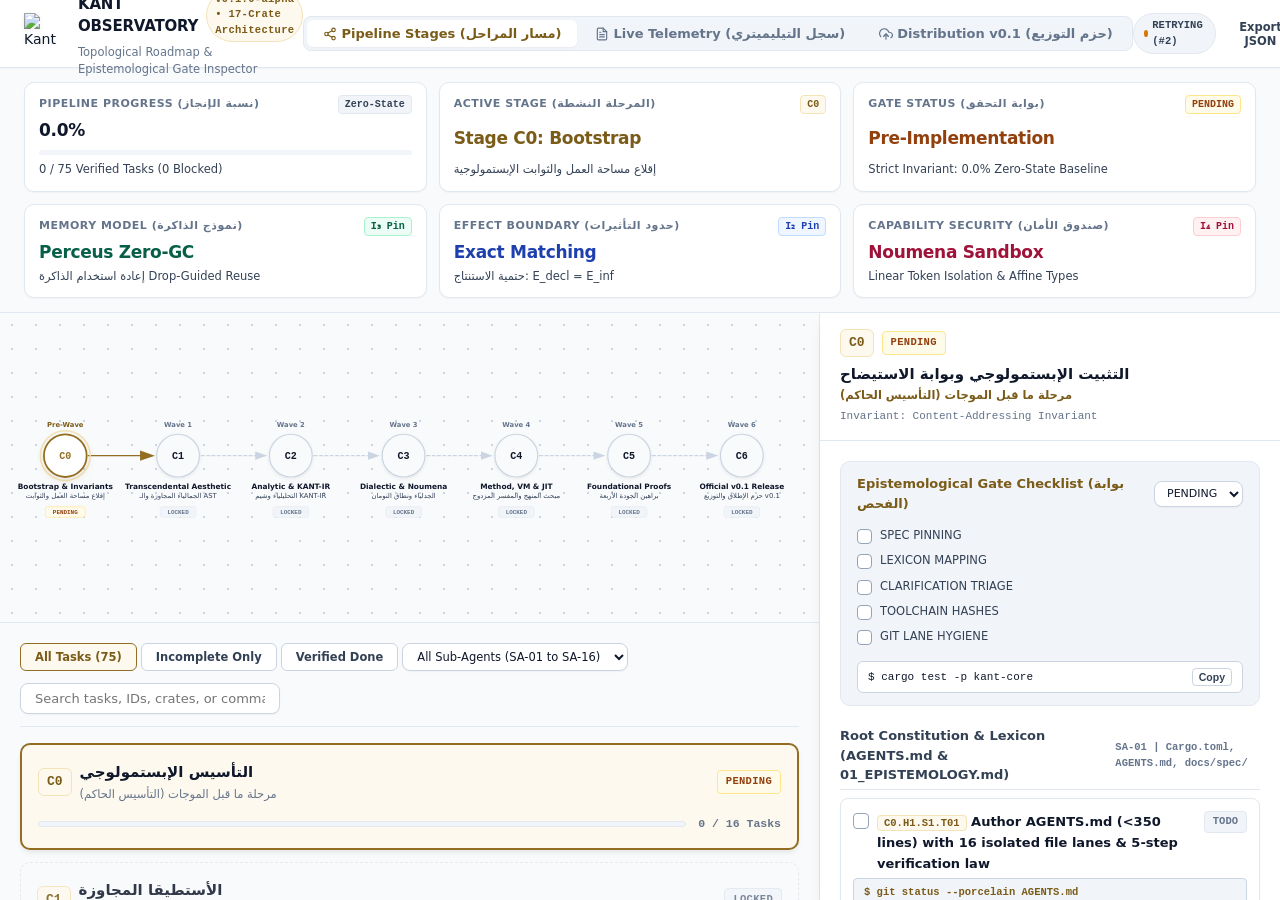
==== commit 4f5dbe09: "refactor(ui): overhaul modular frontend with executive light layout and SVG DAG" ====
--- a/portal/frontend/index.html
+++ b/portal/frontend/index.html
@@ -12,34 +12,34 @@
 </head>
 <body>
 
-  <!-- Top Page Header -->
+  <!-- Top Executive Page Header -->
   <header class="portal-header">
     <div class="brand-section">
       <div class="brand-logo-wrap">
-        <img class="brand-logo-img" src="assets/kant-icon.svg" alt="Kant Language Official Silhouette Logo">
+        <img class="brand-logo-img" src="assets/kant-icon.svg" alt="Kant Language Official Vector Logo">
       </div>
       <div class="brand-text-wrap">
         <div class="brand-title-row">
           <span class="brand-title">KANT OBSERVATORY</span>
-          <span class="brand-badge">v0.1.0-alpha</span>
+          <span class="brand-badge">v0.1.0-alpha • 17-Crate Architecture</span>
         </div>
         <span class="brand-subtitle">Topological Roadmap &amp; Epistemological Gate Inspector</span>
       </div>
     </div>
 
-    <!-- View Navigation Tabs -->
+    <!-- Center Navigation Tabs -->
     <nav class="nav-tab-group" aria-label="Portal Navigation">
       <button class="nav-tab-btn active" data-tab="tab-pipeline">
         <svg width="14" height="14" viewBox="0 0 24 24" fill="none" stroke="currentColor" stroke-width="2" stroke-linecap="round" stroke-linejoin="round"><circle cx="18" cy="5" r="3"/><circle cx="6" cy="12" r="3"/><circle cx="18" cy="19" r="3"/><line x1="8.59" y1="13.51" x2="15.42" y2="17.49"/><line x1="15.41" y1="6.51" x2="8.59" y2="10.49"/></svg>
-        Topological Pipeline
+        Pipeline Stages (مسار المراحل)
       </button>
       <button class="nav-tab-btn" data-tab="tab-audit">
         <svg width="14" height="14" viewBox="0 0 24 24" fill="none" stroke="currentColor" stroke-width="2" stroke-linecap="round" stroke-linejoin="round"><path d="M14 2H6a2 2 0 0 0-2 2v16a2 2 0 0 0 2 2h12a2 2 0 0 0 2-2V8z"/><polyline points="14 2 14 8 20 8"/><line x1="16" y1="13" x2="8" y2="13"/><line x1="16" y1="17" x2="8" y2="17"/><polyline points="10 9 9 9 8 9"/></svg>
-        Telemetry Audit
+        Live Telemetry (سجل التيليميتري)
       </button>
       <button class="nav-tab-btn" data-tab="tab-dist">
         <svg width="14" height="14" viewBox="0 0 24 24" fill="none" stroke="currentColor" stroke-width="2" stroke-linecap="round" stroke-linejoin="round"><polyline points="16 16 12 12 8 16"/><line x1="12" y1="12" x2="12" y2="21"/><path d="M20.39 18.39A5 5 0 0 0 18 9h-1.26A8 8 0 1 0 3 16.3"/><polyline points="16 16 12 12 8 16"/></svg>
-        Distribution v0.1
+        Distribution v0.1 (حزم التوزيع)
       </button>
     </nav>
 
@@ -47,52 +47,83 @@
     <div class="header-actions">
       <div class="connection-pill" id="connection-pill" title="Live Server-Sent Events (SSE) telemetry connection status">
         <span class="connection-dot"></span>
-        <span id="connection-pill-text">CONNECTING</span>
-      </div>
-
-      <button class="theme-toggle-btn" id="theme-toggle-btn" title="Toggle light/dark theme" aria-label="Toggle theme">
-        <svg width="16" height="16" viewBox="0 0 24 24" fill="none" stroke="currentColor" stroke-width="2" stroke-linecap="round" stroke-linejoin="round"><circle cx="12" cy="12" r="5"/><line x1="12" y1="1" x2="12" y2="3"/><line x1="12" y1="21" x2="12" y2="23"/><line x1="4.22" y1="4.22" x2="5.64" y2="5.64"/><line x1="18.36" y1="18.36" x2="19.78" y2="19.78"/><line x1="1" y1="12" x2="3" y2="12"/><line x1="21" y1="12" x2="23" y2="12"/><line x1="4.22" y1="19.78" x2="5.64" y2="18.36"/><line x1="18.36" y1="5.64" x2="19.78" y2="4.22"/></svg>
-      </button>
+        <span id="connection-pill-text">CONNECTED</span>
+      </div>
+
+      <button class="graph-tool-btn" id="btn-export-state" title="Export roadmap JSON snapshot">Export JSON</button>
+      <label class="graph-tool-btn" style="cursor: pointer;" title="Import roadmap JSON file">
+        Import JSON
+        <input type="file" id="import-file-input" accept=".json" style="display: none;">
+      </label>
     </div>
   </header>
 
-  <!-- Metrics Overview Bar -->
-  <section class="metrics-bar" aria-label="Toolchain Metrics Overview">
-    <div class="metrics-left-cluster">
-      <div class="metric-pill">
-        <span class="metric-pill-label">Total Tasks</span>
-        <span class="metric-pill-val gold" id="stat-total-tasks">75</span>
-      </div>
-      <div class="metric-pill">
-        <span class="metric-pill-label">Completed</span>
-        <span class="metric-pill-val emerald" id="stat-completed-tasks">0</span>
-      </div>
-      <div class="metric-pill">
-        <span class="metric-pill-label">Blocked</span>
-        <span class="metric-pill-val rose" id="stat-blocked-tasks">0</span>
-      </div>
-      <div class="metric-pill">
-        <span class="metric-pill-label">System Health</span>
-        <span class="metric-pill-val cyan">100%</span>
-      </div>
-      <span class="invariant-chip">Strict Invariant: 0.0% Zero-State</span>
-    </div>
-
-    <div class="metrics-right-cluster">
-      <div class="progress-counter-wrap">
-        <div class="progress-bar-container" title="Overall Roadmap Progress">
-          <div class="progress-bar-fill" id="progress-bar-fill"></div>
-        </div>
-        <span class="progress-pct-label" id="stat-progress-pct">0.0%</span>
-      </div>
-
-      <div style="display: flex; gap: var(--space-xs);">
-        <button class="graph-tool-btn" id="btn-export-state" title="Export roadmap JSON snapshot">Export JSON</button>
-        <label class="graph-tool-btn" style="cursor: pointer;" title="Import roadmap JSON file">
-          Import JSON
-          <input type="file" id="import-file-input" accept=".json" style="display: none;">
-        </label>
-      </div>
+  <!-- Executive Systems Metrics Toolbar (6-Card Grid) -->
+  <section class="metrics-bar" aria-label="Executive Systems Metrics Toolbar">
+    <!-- Card 1: Pipeline Progress -->
+    <div class="metric-card">
+      <div class="metric-card-header">
+        <span class="metric-card-label">Pipeline Progress (نسبة الإنجاز)</span>
+        <span class="metric-card-badge">Zero-State</span>
+      </div>
+      <div class="metric-card-val" id="stat-progress-pct">0.0%</div>
+      <div class="progress-bar-container" title="Overall Roadmap Progress">
+        <div class="progress-bar-fill" id="progress-bar-fill"></div>
+      </div>
+      <div class="metric-card-sub">
+        <span id="stat-completed-tasks">0</span> / <span id="stat-total-tasks">75</span> Verified Tasks (0 Blocked)
+        <span id="stat-blocked-tasks" style="display: none;">0</span>
+      </div>
+    </div>
+
+    <!-- Card 2: Active Stage -->
+    <div class="metric-card">
+      <div class="metric-card-header">
+        <span class="metric-card-label">Active Stage (المرحلة النشطة)</span>
+        <span class="metric-card-badge" style="color: var(--brand-gold-dark); background: var(--brand-gold-surface); border-color: var(--brand-gold-border);">C0</span>
+      </div>
+      <div class="metric-card-val" style="color: var(--brand-gold-dark);">Stage C0: Bootstrap</div>
+      <div class="metric-card-sub">إقلاع مساحة العمل والثوابت الإبستمولوجية</div>
+    </div>
+
+    <!-- Card 3: Verification Gate -->
+    <div class="metric-card">
+      <div class="metric-card-header">
+        <span class="metric-card-label">Gate Status (بوابة التحقق)</span>
+        <span class="metric-card-badge" style="color: var(--status-pending-text); background: var(--status-pending-bg); border-color: var(--status-pending-border);">PENDING</span>
+      </div>
+      <div class="metric-card-val" style="color: var(--status-pending-text);">Pre-Implementation</div>
+      <div class="metric-card-sub">Strict Invariant: 0.0% Zero-State Baseline</div>
+    </div>
+
+    <!-- Card 4: Memory Model Guarantee -->
+    <div class="metric-card">
+      <div class="metric-card-header">
+        <span class="metric-card-label">Memory Model (نموذج الذاكرة)</span>
+        <span class="metric-card-badge" style="color: var(--status-verified-text); background: var(--status-verified-bg); border-color: var(--status-verified-border);">I₃ Pin</span>
+      </div>
+      <div class="metric-card-val" style="color: var(--status-verified-text);">Perceus Zero-GC</div>
+      <div class="metric-card-sub">إعادة استخدام الذاكرة Drop-Guided Reuse</div>
+    </div>
+
+    <!-- Card 5: Effect Boundary -->
+    <div class="metric-card">
+      <div class="metric-card-header">
+        <span class="metric-card-label">Effect Boundary (حدود التأثيرات)</span>
+        <span class="metric-card-badge" style="color: var(--status-active-text); background: var(--status-active-bg); border-color: var(--status-active-border);">I₂ Pin</span>
+      </div>
+      <div class="metric-card-val" style="color: var(--status-active-text);">Exact Matching</div>
+      <div class="metric-card-sub">حتمية الاستنتاج: E_decl = E_inf</div>
+    </div>
+
+    <!-- Card 6: Capability Security -->
+    <div class="metric-card">
+      <div class="metric-card-header">
+        <span class="metric-card-label">Capability Security (صندوق الأمان)</span>
+        <span class="metric-card-badge" style="color: var(--status-blocked-text); background: var(--status-blocked-bg); border-color: var(--status-blocked-border);">I₄ Pin</span>
+      </div>
+      <div class="metric-card-val" style="color: var(--status-blocked-text);">Noumena Sandbox</div>
+      <div class="metric-card-sub">Linear Token Isolation &amp; Affine Types</div>
     </div>
   </section>
 
@@ -119,11 +150,11 @@
           <div class="stages-cards-wrapper">
             <div class="pipeline-filter-toolbar">
               <div class="filter-pills-row">
-                <button class="filter-btn active" data-filter-status="ALL">All Tasks</button>
+                <button class="filter-btn active" data-filter-status="ALL">All Tasks (75)</button>
                 <button class="filter-btn" data-filter-status="INCOMPLETE">Incomplete Only</button>
                 <button class="filter-btn" data-filter-status="DONE">Verified Done</button>
                 
-                <select class="form-control" id="agent-filter-select" style="font-size: 11px; padding: 4px 8px;" title="Filter by assigned sub-agent lane">
+                <select class="form-control" id="agent-filter-select" style="font-size: 11.5px; padding: 5px 10px;" title="Filter by assigned sub-agent lane">
                   <option value="ALL">All Sub-Agents (SA-01 to SA-16)</option>
                   <option value="SA-01">SA-01 (Architecture &amp; Spec)</option>
                   <option value="SA-02">SA-02 (Lexicon &amp; Grammar)</option>
@@ -169,8 +200,8 @@
       <div class="audit-view-layout">
         <div style="display: flex; align-items: center; justify-content: space-between;">
           <div>
-            <h2 style="font-size: var(--font-size-lg); font-weight: 700; color: var(--color-gold-light);">Telemetry Audit Log &amp; Event Stream</h2>
-            <p style="font-size: var(--font-size-xs); color: var(--color-text-muted);">Real-time verifiable telemetry stream backed by SQLite database</p>
+            <h2 style="font-size: var(--font-size-lg); font-weight: 700; color: var(--text-primary);">Telemetry Audit Log &amp; Event Stream</h2>
+            <p style="font-size: var(--font-size-xs); color: var(--text-muted);">Real-time verifiable telemetry stream backed by SQLite database (WAL Mode)</p>
           </div>
           <button class="btn-primary" id="btn-export-audit-logs" style="font-size: 12px; padding: 6px 14px;">Export Logs (JSON)</button>
         </div>
@@ -198,13 +229,13 @@
     <div class="app-view" id="view-dist">
       <div class="distribution-view-layout">
         <div>
-          <h2 style="font-size: var(--font-size-xl); font-weight: 700; color: var(--color-gold-light); margin-bottom: 4px;">Kant Compiler (kantc) Release Distribution</h2>
-          <p style="font-size: var(--font-size-sm); color: var(--color-text-muted);">Canonical distribution manifests, cryptographic signatures, and reproducible deployment scripts.</p>
+          <h2 style="font-size: var(--font-size-xl); font-weight: 700; color: var(--text-primary); margin-bottom: 4px;">Kant Compiler (kantc) Release Distribution</h2>
+          <p style="font-size: var(--font-size-sm); color: var(--text-muted);">Canonical distribution manifests, cryptographic signatures, and reproducible deployment scripts.</p>
         </div>
 
         <div class="dist-card">
           <div class="dist-card-title">Distribution Build Script (scripts/distribute_v0_1.sh)</div>
-          <p style="font-size: var(--font-size-xs); color: var(--color-text-secondary);">
+          <p style="font-size: var(--font-size-xs); color: var(--text-secondary);">
             Automated packaging script that validates the 17-crate workspace, generates multi-target release archives (Linux x86_64/aarch64, macOS Apple Silicon/Intel, Windows x86_64), and computes SHA-256 integrity checksums.
           </p>
           <div class="code-box">
@@ -215,7 +246,7 @@
 
         <div class="dist-card">
           <div class="dist-card-title">One-Line Toolchain Installation</div>
-          <p style="font-size: var(--font-size-xs); color: var(--color-text-secondary);">
+          <p style="font-size: var(--font-size-xs); color: var(--text-secondary);">
             Installs the standalone <code>kantc</code> compiler driver, language standard library, and man pages into <code>~/.kant/bin</code> with verification of detached GPG/cosign signatures.
           </p>
           <div class="code-box">
@@ -226,7 +257,7 @@
 
         <div class="dist-card">
           <div class="dist-card-title">Zero-State Scaffolding Status</div>
-          <p style="font-size: var(--font-size-xs); color: var(--color-text-secondary);">
+          <p style="font-size: var(--font-size-xs); color: var(--text-secondary);">
             All crates in <code>crates/*/src/lib.rs</code> remain in their pure zero-state configuration with <code>#![kant(v0.1)]</code>. The 0.0% completion baseline is strictly enforced until core compiler sub-agents complete their respective verification gates.
           </p>
         </div>
--- a/portal/frontend/css/variables.css
+++ b/portal/frontend/css/variables.css
@@ -1,70 +1,119 @@
 /* ==========================================================================
-   Kant Compiler Toolchain - Telemetry Portal Design Tokens
-   Strict 100% Offline Self-Contained System (Zero External CDNs)
+   Kant Compiler Toolchain - Executive Light Design System Tokens
+   100% Offline Self-Contained System (Zero External CDNs)
+   Inspired by Stripe Dashboard, Vercel, Linear Light, & Apple Developer UI
    ========================================================================== */
 
 :root {
-  /* Color Palette - Kant Gold Brand & Dark Modern Surface Tokens */
-  --color-gold-primary: #B8913F;
-  --color-gold-light: #D4AF37;
-  --color-gold-dark: #8C6A22;
+  /* Canvas & Surface Tokens (Pure White and Light Porcelain Slate) */
+  --bg-canvas: #F8FAFC;          /* Slate-50: Crisp, clean porcelain canvas background */
+  --bg-surface: #FFFFFF;         /* Pure White: Primary cards, panels, and drawer */
+  --bg-surface-elevated: #FFFFFF;/* Elevated dropdowns, modals, floating widgets */
+  --bg-muted: #F1F5F9;           /* Slate-100: Secondary surfaces, table headers, inactive tabs */
+  --bg-subtle: #E2E8F0;          /* Slate-200: Dividers, borders, subtle hover backgrounds */
+  --bg-overlay: rgba(15, 23, 42, 0.4); /* Backdrop overlay with subtle dimming */
+
+  /* Border Tokens */
+  --border-subtle: #E2E8F0;      /* Slate-200: Default card and container borders */
+  --border-base: #CBD5E1;        /* Slate-300: Control borders, inputs, buttons */
+  --border-strong: #94A3B8;      /* Slate-400: Active element borders, dividers */
+  --border-focus: #0284C7;       /* Sky-600: Focus ring and active input highlight */
+
+  /* Text & Typography Hierarchy (High-Contrast Charcoal & Slate) */
+  --text-primary: #0F172A;       /* Slate-900: High-contrast headings and primary labels */
+  --text-secondary: #334155;     /* Slate-700: Body text, card descriptions, active nav */
+  --text-muted: #64748B;         /* Slate-500: Subtitles, timestamps, metadata, captions */
+  --text-disabled: #94A3B8;      /* Slate-400: Disabled controls, locked stage indicators */
+
+  /* Imperial Bronze & Kant Gold Brand Accents (Restrained, Accessible & Elegant) */
+  --brand-gold-primary: #936E22; /* Deep Imperial Gold/Bronze (Accessible on white: ratio > 4.5:1) */
+  --brand-gold-dark: #7A5B18;    /* Deep rich bronze for active hover states */
+  --brand-gold-light: #B8913F;   /* Warm metallic gold for subtle accents, badges, icons */
+  --brand-gold-surface: #FEF9EE; /* Soft warm gold tint for active stage highlight */
+  --brand-gold-border: #F3E3B6;  /* Soft gold border for active highlight */
+  --brand-gold-glow: rgba(147, 110, 34, 0.12); /* Very subtle elevation tint */
+
+  /* Semantic Status Tokens (Refined Low-Saturation Pastels with High-Contrast Text) */
+  --status-pending-bg: #FFFBEB;     /* Amber-50 */
+  --status-pending-border: #FDE68A; /* Amber-200 */
+  --status-pending-text: #92400E;   /* Amber-800 */
+
+  --status-locked-bg: #F1F5F9;      /* Slate-100 */
+  --status-locked-border: #E2E8F0;  /* Slate-200 */
+  --status-locked-text: #64748B;    /* Slate-500 */
+
+  --status-active-bg: #EFF6FF;      /* Blue-50 */
+  --status-active-border: #BFDBFE;  /* Blue-200 */
+  --status-active-text: #1E40AF;    /* Blue-800 */
+
+  --status-verified-bg: #ECFDF5;    /* Emerald-50 */
+  --status-verified-border: #A7F3D0;/* Emerald-200 */
+  --status-verified-text: #065F46;  /* Emerald-800 */
+
+  --status-blocked-bg: #FFF1F2;     /* Rose-50 */
+  --status-blocked-border: #FECDD3; /* Rose-200 */
+  --status-blocked-text: #9F1239;   /* Rose-800 */
+
+  /* Legacy & Semantic Color Aliases */
+  --color-gold-primary: var(--brand-gold-primary);
+  --color-gold-light: var(--brand-gold-light);
+  --color-gold-dark: var(--brand-gold-dark);
   --color-gold-deep: #5C4313;
-  --color-gold-glow: rgba(184, 145, 63, 0.35);
+  --color-gold-glow: var(--brand-gold-glow);
 
-  --color-bg-deep: #0F141C;
-  --color-bg-base: #121824;
-  --color-bg-elevated: #161D27;
-  --color-bg-surface: #1B2432;
-  --color-bg-overlay: rgba(15, 20, 28, 0.85);
+  --color-bg-deep: var(--bg-canvas);
+  --color-bg-base: var(--bg-canvas);
+  --color-bg-elevated: var(--bg-surface);
+  --color-bg-surface: var(--bg-muted);
+  --color-bg-overlay: var(--bg-overlay);
 
-  --color-border-subtle: #232D3B;
-  --color-border-base: #2D3A4B;
-  --color-border-active: #B8913F;
-  --color-border-focus: #38BDF8;
+  --color-border-subtle: var(--border-subtle);
+  --color-border-base: var(--border-base);
+  --color-border-active: var(--brand-gold-primary);
+  --color-border-focus: var(--border-focus);
 
-  --color-text-primary: #F0F4F8;
-  --color-text-secondary: #CBD5E1;
-  --color-text-muted: #8B949E;
-  --color-text-disabled: #475569;
+  --color-text-primary: var(--text-primary);
+  --color-text-secondary: var(--text-secondary);
+  --color-text-muted: var(--text-muted);
+  --color-text-disabled: var(--text-disabled);
 
-  /* Semantic Accents */
-  --color-success: #238636;
-  --color-success-light: #2EA043;
-  --color-success-glow: rgba(35, 134, 54, 0.35);
+  --color-success: #065F46;
+  --color-success-light: #059669;
+  --color-success-glow: rgba(5, 150, 105, 0.12);
 
-  --color-warning: #D29922;
-  --color-warning-light: #E3B341;
-  --color-warning-glow: rgba(210, 153, 34, 0.35);
+  --color-warning: #92400E;
+  --color-warning-light: #D97706;
+  --color-warning-glow: rgba(217, 119, 6, 0.12);
 
-  --color-danger: #F85149;
-  --color-danger-light: #FF7B72;
-  --color-danger-glow: rgba(248, 81, 73, 0.35);
+  --color-danger: #9F1239;
+  --color-danger-light: #E11D48;
+  --color-danger-glow: rgba(225, 29, 72, 0.12);
 
-  --color-cyan: #38BDF8;
-  --color-cyan-glow: rgba(56, 189, 248, 0.35);
+  --color-cyan: #0284C7;
+  --color-cyan-glow: rgba(2, 132, 199, 0.12);
 
-  --color-blue: #3B82F6;
-  --color-blue-glow: rgba(59, 130, 246, 0.35);
+  --color-blue: #1D4ED8;
+  --color-blue-glow: rgba(29, 78, 216, 0.12);
 
-  --color-purple: #8B5CF6;
-  --color-purple-glow: rgba(139, 92, 246, 0.35);
+  --color-purple: #6D28D9;
+  --color-purple-glow: rgba(109, 40, 217, 0.12);
 
-  /* Status Colors */
-  --status-pending: #8B949E;
-  --status-active: #38BDF8;
-  --status-done: #238636;
-  --status-locked: #475569;
-  --status-blocked: #F85149;
-  --status-todo: #64748B;
-  --status-wip: #D29922;
+  --status-pending: var(--status-pending-text);
+  --status-active: var(--status-active-text);
+  --status-done: var(--status-verified-text);
+  --status-locked: var(--status-locked-text);
+  --status-blocked: var(--status-blocked-text);
+  --status-todo: #475569;
+  --status-wip: #B45309;
 
-  /* Pure System Offline Typography */
-  --font-sans: ui-sans-serif, system-ui, -apple-system, BlinkMacSystemFont, "Segoe UI", Roboto, "Helvetica Neue", Arial, sans-serif;
-  --font-mono: ui-monospace, SFMono-Regular, "SF Mono", Menlo, Consolas, "Liberation Mono", "Courier New", monospace;
+  /* Typography Stacks (100% Offline System Fonts) */
+  --font-sans: system-ui, -apple-system, BlinkMacSystemFont, "Segoe UI", Roboto, "Helvetica Neue", Arial, sans-serif;
+  --font-mono: ui-monospace, SFMono-Regular, Menlo, Monaco, Consolas, "Liberation Mono", "Courier New", monospace;
 
   /* Font Sizes */
-  --font-size-xs: 11px;
-  --font-size-sm: 12px;
+  --font-size-2xs: 10.5px;
+  --font-size-xs: 11.5px;
+  --font-size-sm: 13px;
   --font-size-base: 14px;
   --font-size-md: 15px;
   --font-size-lg: 18px;
@@ -84,19 +133,20 @@
   --space-4xl: 48px;
 
   /* Border Radii */
-  --radius-xs: 3px;
+  --radius-xs: 4px;
   --radius-sm: 6px;
   --radius-md: 8px;
-  --radius-lg: 12px;
-  --radius-xl: 16px;
+  --radius-lg: 10px;
+  --radius-xl: 14px;
   --radius-full: 9999px;
 
-  /* Elevations & Shadows */
-  --shadow-sm: 0 1px 2px rgba(0, 0, 0, 0.3);
-  --shadow-md: 0 4px 12px rgba(0, 0, 0, 0.4);
-  --shadow-lg: 0 10px 25px -5px rgba(0, 0, 0, 0.5), 0 8px 10px -6px rgba(0, 0, 0, 0.5);
-  --shadow-gold: 0 0 20px var(--color-gold-glow);
-  --shadow-cyan: 0 0 16px var(--color-cyan-glow);
+  /* Shadows (Subtle, Multi-Layered Elevation - Zero Neon) */
+  --shadow-xs: 0 1px 2px rgba(0, 0, 0, 0.04);
+  --shadow-sm: 0 1px 3px rgba(0, 0, 0, 0.06), 0 1px 2px rgba(0, 0, 0, 0.04);
+  --shadow-md: 0 4px 6px -1px rgba(0, 0, 0, 0.06), 0 2px 4px -1px rgba(0, 0, 0, 0.04);
+  --shadow-lg: 0 10px 15px -3px rgba(0, 0, 0, 0.08), 0 4px 6px -2px rgba(0, 0, 0, 0.04);
+  --shadow-gold: 0 2px 8px var(--brand-gold-glow);
+  --shadow-cyan: 0 2px 8px var(--color-cyan-glow);
 
   /* Animation Durations */
   --transition-fast: 150ms cubic-bezier(0.4, 0, 0.2, 1);
@@ -104,29 +154,6 @@
   --transition-slow: 400ms cubic-bezier(0.4, 0, 0.2, 1);
 
   /* Layout Constants */
-  --header-height: 64px;
-  --metrics-height: 58px;
+  --header-height: 68px;
+  --metrics-height: 72px;
 }
-
-/* Light Theme Override */
-[data-theme="light"] {
-  --color-bg-deep: #F1F5F9;
-  --color-bg-base: #F8FAFC;
-  --color-bg-elevated: #FFFFFF;
-  --color-bg-surface: #F1F5F9;
-  --color-bg-overlay: rgba(248, 250, 252, 0.88);
-
-  --color-border-subtle: #E2E8F0;
-  --color-border-base: #CBD5E1;
-  --color-border-active: #B8913F;
-  --color-border-focus: #0284C7;
-
-  --color-text-primary: #0F172A;
-  --color-text-secondary: #334155;
-  --color-text-muted: #64748B;
-  --color-text-disabled: #94A3B8;
-
-  --shadow-sm: 0 1px 2px rgba(0, 0, 0, 0.05);
-  --shadow-md: 0 4px 12px rgba(0, 0, 0, 0.08);
-  --shadow-lg: 0 10px 25px -5px rgba(0, 0, 0, 0.1);
-}
--- a/portal/frontend/css/layout.css
+++ b/portal/frontend/css/layout.css
@@ -1,5 +1,7 @@
 /* ==========================================================================
    Kant Compiler Toolchain - Telemetry Portal Layout Stylesheet
+   Executive Light Design System Architecture
+   Pure White & Light Porcelain Surfaces, High-Contrast Typography
    ========================================================================== */
 
 *, *::before, *::after {
@@ -17,8 +19,8 @@
 body {
   font-family: var(--font-sans);
   font-size: var(--font-size-base);
-  color: var(--color-text-primary);
-  background-color: var(--color-bg-deep);
+  color: var(--text-primary);
+  background-color: var(--bg-canvas);
   display: flex;
   flex-direction: column;
   line-height: 1.5;
@@ -27,12 +29,12 @@
 }
 
 /* ==========================================================================
-   Header Shell
+   Header Shell (Clean Executive Bar)
    ========================================================================== */
 .portal-header {
   height: var(--header-height);
-  background-color: var(--color-bg-elevated);
-  border-bottom: 1px solid var(--color-border-subtle);
+  background-color: var(--bg-surface);
+  border-bottom: 1px solid var(--border-subtle);
   display: flex;
   align-items: center;
   justify-content: space-between;
@@ -40,6 +42,7 @@
   flex-shrink: 0;
   z-index: 100;
   position: relative;
+  box-shadow: var(--shadow-xs);
 }
 
 .brand-section {
@@ -49,23 +52,21 @@
 }
 
 .brand-logo-wrap {
-  width: 40px;
-  height: 40px;
-  border-radius: var(--radius-md);
-  background: var(--color-bg-deep);
-  border: 1px solid var(--color-border-base);
+  width: 42px;
+  height: 42px;
   display: flex;
   align-items: center;
   justify-content: center;
-  overflow: hidden;
-  box-shadow: 0 0 14px var(--color-gold-glow);
   flex-shrink: 0;
+  background: transparent;
+  border: none;
 }
 
 .brand-logo-img {
-  width: 32px;
-  height: 32px;
+  width: 42px;
+  height: 42px;
   object-fit: contain;
+  filter: drop-shadow(0 1px 2px rgba(0, 0, 0, 0.08));
 }
 
 .brand-text-wrap {
@@ -82,64 +83,67 @@
 
 .brand-title {
   font-size: var(--font-size-md);
-  font-weight: 700;
-  color: var(--color-text-primary);
-  letter-spacing: -0.3px;
+  font-weight: 800;
+  color: var(--text-primary);
+  letter-spacing: -0.2px;
 }
 
 .brand-badge {
   font-family: var(--font-mono);
-  font-size: var(--font-size-xs);
-  font-weight: 600;
-  color: var(--color-gold-light);
-  background: rgba(184, 145, 63, 0.15);
-  border: 1px solid var(--color-gold-dark);
-  padding: 1px 6px;
-  border-radius: var(--radius-xs);
+  font-size: var(--font-size-2xs);
+  font-weight: 700;
+  color: var(--brand-gold-dark);
+  background: var(--brand-gold-surface);
+  border: 1px solid var(--brand-gold-border);
+  padding: 2px 8px;
+  border-radius: var(--radius-full);
+  letter-spacing: 0.3px;
 }
 
 .brand-subtitle {
   font-size: var(--font-size-xs);
-  color: var(--color-text-muted);
-}
-
-/* Navigation Tabs */
+  color: var(--text-muted);
+  font-weight: 500;
+}
+
+/* Navigation Tabs (Refined Pill Group) */
 .nav-tab-group {
   display: flex;
   align-items: center;
-  gap: var(--space-xs);
-  background: var(--color-bg-deep);
+  gap: 2px;
+  background: var(--bg-muted);
   padding: 3px;
   border-radius: var(--radius-md);
-  border: 1px solid var(--color-border-subtle);
+  border: 1px solid var(--border-subtle);
 }
 
 .nav-tab-btn {
   background: transparent;
   border: none;
-  color: var(--color-text-muted);
+  color: var(--text-muted);
   font-family: var(--font-sans);
   font-size: var(--font-size-sm);
   font-weight: 600;
-  padding: var(--space-xs) var(--space-lg);
+  padding: 6px var(--space-lg);
   border-radius: var(--radius-sm);
   cursor: pointer;
   transition: all var(--transition-fast);
   display: flex;
   align-items: center;
   gap: var(--space-xs);
+  white-space: nowrap;
 }
 
 .nav-tab-btn:hover {
-  color: var(--color-text-primary);
-  background: rgba(255, 255, 255, 0.04);
+  color: var(--text-primary);
+  background: rgba(255, 255, 255, 0.6);
 }
 
 .nav-tab-btn.active {
-  background: var(--color-gold-primary);
-  color: #0F141C;
+  background: var(--bg-surface);
+  color: var(--brand-gold-dark);
   font-weight: 700;
-  box-shadow: 0 0 12px var(--color-gold-glow);
+  box-shadow: var(--shadow-xs);
 }
 
 /* Header Utilities */
@@ -154,34 +158,35 @@
   align-items: center;
   gap: var(--space-xs);
   font-family: var(--font-mono);
-  font-size: var(--font-size-xs);
+  font-size: var(--font-size-2xs);
+  font-weight: 600;
   padding: 4px 10px;
   border-radius: var(--radius-full);
-  background: var(--color-bg-deep);
-  border: 1px solid var(--color-border-subtle);
-  color: var(--color-text-muted);
+  background: var(--bg-muted);
+  border: 1px solid var(--border-subtle);
+  color: var(--text-secondary);
 }
 
 .connection-dot {
-  width: 8px;
-  height: 8px;
+  width: 7px;
+  height: 7px;
   border-radius: 50%;
-  background-color: var(--status-pending);
+  background-color: var(--status-locked-text);
   transition: background-color var(--transition-normal);
 }
 
 .connection-pill.connected .connection-dot {
-  background-color: var(--color-success);
-  box-shadow: 0 0 8px var(--color-success);
+  background-color: #059669;
+  box-shadow: 0 0 0 2px rgba(5, 150, 105, 0.2);
 }
 
 .connection-pill.disconnected .connection-dot {
-  background-color: var(--color-danger);
-  box-shadow: 0 0 8px var(--color-danger);
+  background-color: #E11D48;
+  box-shadow: 0 0 0 2px rgba(225, 29, 72, 0.2);
 }
 
 .connection-pill.reconnecting .connection-dot {
-  background-color: var(--color-warning);
+  background-color: #D97706;
   animation: pulse-warn 1s infinite;
 }
 
@@ -191,9 +196,9 @@
 }
 
 .theme-toggle-btn {
-  background: var(--color-bg-deep);
-  border: 1px solid var(--color-border-subtle);
-  color: var(--color-text-secondary);
+  background: var(--bg-surface);
+  border: 1px solid var(--border-base);
+  color: var(--text-secondary);
   width: 34px;
   height: 34px;
   border-radius: var(--radius-md);
@@ -205,106 +210,98 @@
 }
 
 .theme-toggle-btn:hover {
-  border-color: var(--color-border-active);
-  color: var(--color-gold-light);
+  border-color: var(--brand-gold-primary);
+  color: var(--brand-gold-dark);
+  background: var(--brand-gold-surface);
 }
 
 /* ==========================================================================
-   Metrics Overview Bar
+   Executive Systems Metrics Toolbar (6-Card Grid)
    ========================================================================== */
 .metrics-bar {
-  background: var(--color-bg-base);
-  border-bottom: 1px solid var(--color-border-subtle);
-  padding: var(--space-sm) var(--space-2xl);
-  display: flex;
-  align-items: center;
+  background: var(--bg-canvas);
+  border-bottom: 1px solid var(--border-subtle);
+  padding: 14px var(--space-2xl);
+  display: grid;
+  grid-template-columns: repeat(6, 1fr);
+  gap: var(--space-md);
+  flex-shrink: 0;
+  z-index: 10;
+}
+
+.metric-card {
+  background: var(--bg-surface);
+  border: 1px solid var(--border-subtle);
+  border-radius: var(--radius-lg);
+  padding: 12px 14px;
+  box-shadow: var(--shadow-xs);
+  display: flex;
+  flex-direction: column;
   justify-content: space-between;
-  flex-shrink: 0;
-  gap: var(--space-md);
-  overflow-x: auto;
-}
-
-.metrics-left-cluster {
-  display: flex;
-  align-items: center;
-  gap: var(--space-lg);
-}
-
-.metric-pill {
-  display: flex;
-  align-items: center;
-  gap: var(--space-sm);
-  background: var(--color-bg-elevated);
-  border: 1px solid var(--color-border-subtle);
-  padding: 4px var(--space-md);
-  border-radius: var(--radius-md);
-}
-
-.metric-pill-label {
-  font-size: var(--font-size-xs);
-  color: var(--color-text-muted);
+  gap: 6px;
+  transition: all var(--transition-fast);
+}
+
+.metric-card:hover {
+  border-color: var(--border-base);
+  box-shadow: var(--shadow-sm);
+}
+
+.metric-card-header {
+  display: flex;
+  align-items: center;
+  justify-content: space-between;
+}
+
+.metric-card-label {
+  font-size: 11px;
+  font-weight: 700;
   text-transform: uppercase;
   letter-spacing: 0.5px;
-  font-weight: 600;
-}
-
-.metric-pill-val {
+  color: var(--text-muted);
+}
+
+.metric-card-badge {
   font-family: var(--font-mono);
-  font-size: var(--font-size-sm);
+  font-size: 10px;
   font-weight: 700;
-  color: var(--color-text-primary);
-}
-
-.metric-pill-val.gold { color: var(--color-gold-light); }
-.metric-pill-val.cyan { color: var(--color-cyan); }
-.metric-pill-val.emerald { color: var(--color-success-light); }
-.metric-pill-val.rose { color: var(--color-danger); }
-
-.metrics-right-cluster {
-  display: flex;
-  align-items: center;
-  gap: var(--space-lg);
-}
-
-.progress-counter-wrap {
-  display: flex;
-  align-items: center;
-  gap: var(--space-md);
-}
-
+  padding: 1px 6px;
+  border-radius: var(--radius-xs);
+  background: var(--bg-muted);
+  color: var(--text-secondary);
+  border: 1px solid var(--border-subtle);
+}
+
+.metric-card-val {
+  font-size: 17px;
+  font-weight: 800;
+  color: var(--text-primary);
+  letter-spacing: -0.3px;
+  line-height: 1.2;
+}
+
+.metric-card-sub {
+  font-size: 11.5px;
+  color: var(--text-secondary);
+  font-weight: 500;
+}
+
+/* Progress Bar Component inside Card 1 */
 .progress-bar-container {
-  width: 140px;
-  height: 8px;
-  background: var(--color-bg-deep);
+  width: 100%;
+  height: 5px;
+  background: var(--bg-muted);
   border-radius: var(--radius-full);
   overflow: hidden;
-  border: 1px solid var(--color-border-subtle);
+  margin-top: 4px;
 }
 
 .progress-bar-fill {
   height: 100%;
   width: 0.0%;
-  background: linear-gradient(90deg, var(--color-gold-dark), var(--color-gold-light));
+  background: var(--brand-gold-primary);
+  border-radius: var(--radius-full);
   transition: width var(--transition-slow);
-}
-
-.progress-pct-label {
-  font-family: var(--font-mono);
-  font-size: var(--font-size-base);
-  font-weight: 800;
-  color: var(--color-gold-light);
-  min-width: 48px;
-}
-
-.invariant-chip {
-  font-family: var(--font-mono);
-  font-size: var(--font-size-xs);
-  padding: 3px 8px;
-  border-radius: var(--radius-xs);
-  background: rgba(35, 134, 54, 0.15);
-  color: var(--color-success-light);
-  border: 1px solid rgba(35, 134, 54, 0.4);
-  font-weight: 600;
 }
 
 /* ==========================================================================
@@ -341,13 +338,17 @@
   display: flex;
   flex-direction: column;
   overflow: hidden;
-  border-right: 1px solid var(--color-border-subtle);
-}
-
+  border-right: 1px solid var(--border-subtle);
+  background: var(--bg-canvas);
+}
+
+/* Central Topological DAG Canvas */
 .graph-canvas-container {
-  height: 280px;
-  background: var(--color-bg-deep);
-  border-bottom: 1px solid var(--color-border-subtle);
+  height: 310px;
+  background-color: var(--bg-canvas);
+  background-image: radial-gradient(#CBD5E1 1.2px, transparent 1.2px);
+  background-size: 24px 24px;
+  border-bottom: 1px solid var(--border-subtle);
   position: relative;
   overflow: hidden;
   flex-shrink: 0;
@@ -363,33 +364,41 @@
   cursor: grabbing;
 }
 
+/* Floating Map Controls */
 .graph-toolbar {
   position: absolute;
   bottom: var(--space-md);
-  left: var(--space-md);
+  right: var(--space-md);
   display: flex;
   gap: var(--space-xs);
   z-index: 10;
+  background: var(--bg-surface);
+  border: 1px solid var(--border-subtle);
+  border-radius: var(--radius-md);
+  padding: 3px;
+  box-shadow: var(--shadow-md);
 }
 
 .graph-tool-btn {
-  background: var(--color-bg-elevated);
-  border: 1px solid var(--color-border-base);
-  color: var(--color-text-secondary);
-  padding: 4px 10px;
+  background: var(--bg-surface);
+  border: 1px solid transparent;
+  color: var(--text-secondary);
+  padding: 5px 10px;
   border-radius: var(--radius-sm);
   font-size: var(--font-size-xs);
-  font-family: var(--font-mono);
+  font-family: var(--font-sans);
+  font-weight: 600;
   cursor: pointer;
   transition: all var(--transition-fast);
 }
 
 .graph-tool-btn:hover {
-  background: var(--color-bg-surface);
-  border-color: var(--color-gold-primary);
-  color: var(--color-gold-light);
-}
-
+  background: var(--bg-muted);
+  border-color: var(--border-subtle);
+  color: var(--text-primary);
+}
+
+/* Stage Board & Filter Toolbar */
 .stages-cards-wrapper {
   flex: 1;
   overflow-y: auto;
@@ -406,7 +415,7 @@
   flex-wrap: wrap;
   gap: var(--space-md);
   padding-bottom: var(--space-md);
-  border-bottom: 1px solid var(--color-border-subtle);
+  border-bottom: 1px solid var(--border-subtle);
 }
 
 .filter-pills-row {
@@ -417,12 +426,12 @@
 }
 
 .filter-btn {
-  background: var(--color-bg-elevated);
-  border: 1px solid var(--color-border-subtle);
-  color: var(--color-text-muted);
+  background: var(--bg-surface);
+  border: 1px solid var(--border-base);
+  color: var(--text-secondary);
   font-family: var(--font-sans);
   font-size: var(--font-size-xs);
-  padding: 5px 12px;
+  padding: 6px 14px;
   border-radius: var(--radius-sm);
   cursor: pointer;
   transition: all var(--transition-fast);
@@ -430,56 +439,63 @@
 }
 
 .filter-btn:hover {
-  color: var(--color-text-primary);
-  border-color: var(--color-border-base);
+  color: var(--text-primary);
+  border-color: var(--border-strong);
+  background: var(--bg-muted);
 }
 
 .filter-btn.active {
-  background: rgba(184, 145, 63, 0.2);
-  border-color: var(--color-gold-primary);
-  color: var(--color-gold-light);
+  background: var(--brand-gold-surface);
+  border-color: var(--brand-gold-primary);
+  color: var(--brand-gold-dark);
+  font-weight: 700;
 }
 
 .search-input-wrap {
   position: relative;
-  min-width: 240px;
+  min-width: 260px;
 }
 
 .search-input {
   width: 100%;
-  background: var(--color-bg-elevated);
-  border: 1px solid var(--color-border-subtle);
+  background: var(--bg-surface);
+  border: 1px solid var(--border-base);
   border-radius: var(--radius-md);
-  color: var(--color-text-primary);
+  color: var(--text-primary);
   font-family: var(--font-sans);
   font-size: var(--font-size-sm);
-  padding: 6px 12px;
+  padding: 7px 14px;
   outline: none;
-  transition: border-color var(--transition-fast);
+  transition: border-color var(--transition-fast), box-shadow var(--transition-fast);
+  box-shadow: var(--shadow-xs);
 }
 
 .search-input:focus {
-  border-color: var(--color-border-focus);
-}
-
-/* Right Detail Drawer / Split Pane */
+  border-color: var(--border-focus);
+  box-shadow: 0 0 0 3px rgba(2, 132, 199, 0.12);
+}
+
+/* Stage Detail Drawer / Split Pane */
 .stage-detail-drawer {
-  width: 440px;
+  width: 460px;
   flex-shrink: 0;
-  background: var(--color-bg-elevated);
+  background: var(--bg-surface);
   display: flex;
   flex-direction: column;
   overflow: hidden;
   transition: width var(--transition-normal);
+  box-shadow: var(--shadow-lg);
+  z-index: 20;
 }
 
 .drawer-header {
   padding: var(--space-lg) var(--space-xl);
-  border-bottom: 1px solid var(--color-border-subtle);
+  border-bottom: 1px solid var(--border-subtle);
   display: flex;
   align-items: flex-start;
   justify-content: space-between;
   gap: var(--space-md);
+  background: var(--bg-surface);
 }
 
 .drawer-body {
@@ -489,6 +505,7 @@
   display: flex;
   flex-direction: column;
   gap: var(--space-xl);
+  background: var(--bg-surface);
 }
 
 /* View 2: Telemetry Audit View */
@@ -497,17 +514,19 @@
   flex-direction: column;
   width: 100%;
   height: 100%;
-  padding: var(--space-xl);
+  padding: var(--space-2xl);
   overflow: hidden;
   gap: var(--space-lg);
+  background: var(--bg-canvas);
 }
 
 .audit-table-container {
   flex: 1;
   overflow-y: auto;
-  background: var(--color-bg-elevated);
-  border: 1px solid var(--color-border-subtle);
-  border-radius: var(--radius-md);
+  background: var(--bg-surface);
+  border: 1px solid var(--border-subtle);
+  border-radius: var(--radius-lg);
+  box-shadow: var(--shadow-xs);
 }
 
 /* View 3: Distribution View */
@@ -516,30 +535,39 @@
   flex-direction: column;
   width: 100%;
   height: 100%;
-  padding: var(--space-xl);
+  padding: var(--space-2xl);
   overflow-y: auto;
   gap: var(--space-xl);
-  max-width: 1000px;
+  max-width: 1040px;
   margin: 0 auto;
 }
 
 /* ==========================================================================
    Responsive Breakpoints
    ========================================================================== */
-@media (max-width: 1100px) {
+@media (max-width: 1300px) {
+  .metrics-bar {
+    grid-template-columns: repeat(3, 1fr);
+  }
+}
+
+@media (max-width: 1024px) {
   .stage-detail-drawer {
-    width: 360px;
+    width: 380px;
   }
 }
 
 @media (max-width: 860px) {
+  .metrics-bar {
+    grid-template-columns: repeat(2, 1fr);
+  }
   .pipeline-view-layout {
     flex-direction: column;
   }
   .stage-detail-drawer {
     width: 100%;
-    height: 380px;
-    border-top: 1px solid var(--color-border-subtle);
+    height: 420px;
+    border-top: 1px solid var(--border-subtle);
     border-right: none;
   }
   .pipeline-main-pane {
--- a/portal/frontend/css/components.css
+++ b/portal/frontend/css/components.css
@@ -1,36 +1,40 @@
 /* ==========================================================================
    Kant Compiler Toolchain - Telemetry Portal Components Stylesheet
+   Executive Light Design System Components
+   Pure White & Light Porcelain Surfaces, High-Contrast Typography
    ========================================================================== */
 
 /* ==========================================================================
    Stage Cards (Pipeline Stages C0 to C6)
    ========================================================================== */
 .stage-card {
-  background: var(--color-bg-elevated);
-  border: 1px solid var(--color-border-subtle);
+  background: var(--bg-surface);
+  border: 1px solid var(--border-subtle);
   border-radius: var(--radius-lg);
   padding: var(--space-lg);
-  transition: all var(--transition-normal);
+  transition: all var(--transition-fast);
   cursor: pointer;
   position: relative;
   overflow: hidden;
+  box-shadow: var(--shadow-xs);
 }
 
 .stage-card:hover {
-  border-color: var(--color-border-base);
+  border-color: var(--border-strong);
+  box-shadow: var(--shadow-sm);
+  transform: translateY(-1px);
+}
+
+.stage-card.active {
+  border: 2px solid var(--brand-gold-primary);
+  background: var(--brand-gold-surface);
   box-shadow: var(--shadow-md);
-  transform: translateY(-1px);
-}
-
-.stage-card.active {
-  border-color: var(--color-gold-primary);
-  background: linear-gradient(180deg, var(--color-bg-elevated) 0%, rgba(184, 145, 63, 0.05) 100%);
-  box-shadow: 0 0 20px var(--color-gold-glow);
 }
 
 .stage-card.locked {
-  opacity: 0.75;
+  opacity: 0.85;
   border-style: dashed;
+  background: var(--bg-canvas);
 }
 
 .stage-card-header {
@@ -52,54 +56,56 @@
   font-weight: 800;
   padding: 3px 8px;
   border-radius: var(--radius-sm);
-  background: var(--color-bg-surface);
-  color: var(--color-gold-light);
-  border: 1px solid var(--color-border-base);
+  background: var(--brand-gold-surface);
+  color: var(--brand-gold-dark);
+  border: 1px solid var(--brand-gold-border);
 }
 
 .stage-card-name {
   font-size: var(--font-size-md);
   font-weight: 700;
-  color: var(--color-text-primary);
+  color: var(--text-primary);
 }
 
 .stage-card-wave {
   font-size: var(--font-size-xs);
-  color: var(--color-text-muted);
+  color: var(--text-muted);
   margin-top: 2px;
 }
 
 .stage-status-badge {
   font-family: var(--font-mono);
-  font-size: var(--font-size-xs);
-  font-weight: 700;
-  padding: 2px 8px;
+  font-size: var(--font-size-2xs);
+  font-weight: 700;
+  padding: 3px 8px;
   border-radius: var(--radius-xs);
   text-transform: uppercase;
+  letter-spacing: 0.3px;
 }
 
 .stage-status-badge.pending {
-  background: rgba(139, 148, 158, 0.15);
-  color: var(--status-pending);
-  border: 1px solid rgba(139, 148, 158, 0.3);
+  background: var(--status-pending-bg);
+  color: var(--status-pending-text);
+  border: 1px solid var(--status-pending-border);
 }
 
 .stage-status-badge.active {
-  background: rgba(56, 189, 248, 0.15);
-  color: var(--status-active);
-  border: 1px solid rgba(56, 189, 248, 0.4);
+  background: var(--status-active-bg);
+  color: var(--status-active-text);
+  border: 1px solid var(--status-active-border);
 }
 
 .stage-status-badge.locked {
-  background: rgba(71, 85, 105, 0.2);
-  color: var(--status-locked);
-  border: 1px solid var(--color-border-subtle);
-}
-
-.stage-status-badge.passed {
-  background: rgba(35, 134, 54, 0.15);
-  color: var(--color-success-light);
-  border: 1px solid rgba(35, 134, 54, 0.4);
+  background: var(--status-locked-bg);
+  color: var(--status-locked-text);
+  border: 1px solid var(--status-locked-border);
+}
+
+.stage-status-badge.passed,
+.stage-status-badge.verified {
+  background: var(--status-verified-bg);
+  color: var(--status-verified-text);
+  border: 1px solid var(--status-verified-border);
 }
 
 /* Stage Progress Summary Bar */
@@ -114,23 +120,25 @@
 .stage-progress-track {
   flex: 1;
   height: 6px;
-  background: var(--color-bg-deep);
+  background: var(--bg-muted);
   border-radius: var(--radius-full);
   overflow: hidden;
-  border: 1px solid var(--color-border-subtle);
+  border: 1px solid var(--border-subtle);
 }
 
 .stage-progress-fill {
   height: 100%;
   width: 0%;
-  background: var(--color-gold-primary);
+  background: var(--brand-gold-primary);
+  border-radius: var(--radius-full);
   transition: width var(--transition-normal);
 }
 
 .stage-progress-num {
   font-family: var(--font-mono);
   font-size: var(--font-size-xs);
-  color: var(--color-text-muted);
+  color: var(--text-muted);
+  font-weight: 600;
 }
 
 /* ==========================================================================
@@ -143,24 +151,25 @@
 .task-group-heading {
   font-size: var(--font-size-sm);
   font-weight: 700;
-  color: var(--color-text-secondary);
+  color: var(--text-secondary);
   margin-bottom: var(--space-sm);
   display: flex;
   align-items: center;
   justify-content: space-between;
-  border-bottom: 1px solid var(--color-border-subtle);
+  border-bottom: 1px solid var(--border-subtle);
   padding-bottom: var(--space-xs);
 }
 
 .task-group-lane {
   font-family: var(--font-mono);
-  font-size: var(--font-size-xs);
-  color: var(--color-text-muted);
+  font-size: var(--font-size-2xs);
+  color: var(--text-muted);
+  font-weight: 600;
 }
 
 .task-item {
-  background: var(--color-bg-surface);
-  border: 1px solid var(--color-border-subtle);
+  background: var(--bg-surface);
+  border: 1px solid var(--border-subtle);
   border-radius: var(--radius-md);
   padding: var(--space-md);
   margin-bottom: var(--space-sm);
@@ -168,16 +177,17 @@
   display: flex;
   flex-direction: column;
   gap: var(--space-xs);
+  box-shadow: var(--shadow-xs);
 }
 
 .task-item:hover {
-  border-color: var(--color-border-base);
-  background: var(--color-bg-elevated);
+  border-color: var(--border-base);
+  box-shadow: var(--shadow-sm);
 }
 
 .task-item.done {
-  border-color: rgba(35, 134, 54, 0.4);
-  background: rgba(35, 134, 54, 0.04);
+  border-color: var(--status-verified-border);
+  background: var(--status-verified-bg);
 }
 
 .task-item-top {
@@ -197,11 +207,11 @@
 .task-checkbox {
   appearance: none;
   -webkit-appearance: none;
-  width: 18px;
-  height: 18px;
-  border-radius: var(--radius-xs);
-  background: var(--color-bg-deep);
-  border: 1px solid var(--color-border-base);
+  width: 16px;
+  height: 16px;
+  border-radius: var(--radius-xs);
+  background: var(--bg-surface);
+  border: 1.5px solid var(--border-strong);
   cursor: pointer;
   margin-top: 2px;
   position: relative;
@@ -209,16 +219,20 @@
   flex-shrink: 0;
 }
 
+.task-checkbox:hover {
+  border-color: var(--brand-gold-primary);
+}
+
 .task-checkbox:checked {
-  background: var(--color-success);
-  border-color: var(--color-success-light);
+  background: var(--brand-gold-primary);
+  border-color: var(--brand-gold-dark);
 }
 
 .task-checkbox:checked::after {
   content: "";
   position: absolute;
-  left: 5px;
-  top: 2px;
+  left: 4px;
+  top: 1px;
   width: 5px;
   height: 9px;
   border: solid white;
@@ -228,68 +242,70 @@
 
 .task-id-tag {
   font-family: var(--font-mono);
-  font-size: var(--font-size-xs);
-  font-weight: 700;
-  color: var(--color-cyan);
-  background: rgba(56, 189, 248, 0.1);
-  padding: 1px 5px;
+  font-size: var(--font-size-2xs);
+  font-weight: 700;
+  color: var(--brand-gold-dark);
+  background: var(--brand-gold-surface);
+  border: 1px solid var(--brand-gold-border);
+  padding: 1px 6px;
   border-radius: var(--radius-xs);
   flex-shrink: 0;
 }
 
 .task-title-text {
   font-size: var(--font-size-sm);
-  color: var(--color-text-primary);
-  font-weight: 500;
-  line-height: 1.4;
+  color: var(--text-primary);
+  font-weight: 600;
+  line-height: 1.45;
 }
 
 .task-status-pill {
   font-family: var(--font-mono);
-  font-size: var(--font-size-xs);
-  font-weight: 700;
-  padding: 2px 7px;
+  font-size: var(--font-size-2xs);
+  font-weight: 700;
+  padding: 2px 8px;
   border-radius: var(--radius-xs);
   flex-shrink: 0;
 }
 
 .task-status-pill.todo {
-  background: rgba(100, 116, 139, 0.2);
-  color: var(--status-todo);
-  border: 1px solid rgba(100, 116, 139, 0.3);
+  background: var(--status-locked-bg);
+  color: var(--status-locked-text);
+  border: 1px solid var(--status-locked-border);
 }
 
 .task-status-pill.wip {
-  background: rgba(210, 153, 34, 0.2);
-  color: var(--status-wip);
-  border: 1px solid rgba(210, 153, 34, 0.4);
+  background: var(--status-pending-bg);
+  color: var(--status-pending-text);
+  border: 1px solid var(--status-pending-border);
 }
 
 .task-status-pill.done {
-  background: rgba(35, 134, 54, 0.2);
-  color: var(--color-success-light);
-  border: 1px solid rgba(35, 134, 54, 0.4);
+  background: var(--status-verified-bg);
+  color: var(--status-verified-text);
+  border: 1px solid var(--status-verified-border);
 }
 
 .task-cmd-block {
   font-family: var(--font-mono);
-  font-size: var(--font-size-xs);
-  background: var(--color-bg-deep);
-  border: 1px solid var(--color-border-subtle);
-  padding: 4px 8px;
-  border-radius: var(--radius-xs);
-  color: var(--color-text-muted);
+  font-size: var(--font-size-2xs);
+  background: var(--bg-muted);
+  border: 1px solid var(--border-base);
+  padding: 6px 10px;
+  border-radius: var(--radius-xs);
+  color: var(--text-primary);
   overflow-x: auto;
   white-space: nowrap;
 }
 
 .task-cmd-block code {
-  color: var(--color-gold-light);
+  color: var(--brand-gold-dark);
+  font-weight: 600;
 }
 
 .task-notes {
-  font-size: var(--font-size-xs);
-  color: var(--color-text-muted);
+  font-size: var(--font-size-2xs);
+  color: var(--text-muted);
   font-style: italic;
   padding-left: 2px;
 }
@@ -298,10 +314,10 @@
    Gate Checklist Card
    ========================================================================== */
 .gate-card {
-  background: var(--color-bg-surface);
-  border: 1px solid var(--color-border-base);
-  border-radius: var(--radius-md);
-  padding: var(--space-md);
+  background: var(--bg-muted);
+  border: 1px solid var(--border-subtle);
+  border-radius: var(--radius-lg);
+  padding: var(--space-md) var(--space-lg);
   display: flex;
   flex-direction: column;
   gap: var(--space-sm);
@@ -310,7 +326,7 @@
 .gate-card-title {
   font-size: var(--font-size-sm);
   font-weight: 700;
-  color: var(--color-gold-light);
+  color: var(--brand-gold-dark);
   display: flex;
   align-items: center;
   justify-content: space-between;
@@ -321,11 +337,13 @@
   align-items: center;
   gap: var(--space-sm);
   font-size: var(--font-size-xs);
-  color: var(--color-text-secondary);
-}
-
-/* ==========================================================================
-   Audit Table
+  color: var(--text-secondary);
+  font-weight: 500;
+  cursor: pointer;
+}
+
+/* ==========================================================================
+   Audit Table (Clean Light Architecture)
    ========================================================================== */
 .audit-table {
   width: 100%;
@@ -334,88 +352,96 @@
 }
 
 .audit-table th {
-  background: var(--color-bg-surface);
-  color: var(--color-text-muted);
+  background: var(--bg-muted);
+  color: var(--text-muted);
   text-align: left;
-  padding: 10px 14px;
-  font-weight: 600;
-  border-bottom: 1px solid var(--color-border-subtle);
+  padding: 12px 16px;
+  font-weight: 700;
+  border-bottom: 1px solid var(--border-subtle);
   position: sticky;
   top: 0;
   z-index: 5;
+  letter-spacing: 0.3px;
 }
 
 .audit-table td {
-  padding: 8px 14px;
-  border-bottom: 1px solid var(--color-border-subtle);
-  color: var(--color-text-secondary);
+  padding: 10px 16px;
+  border-bottom: 1px solid var(--border-subtle);
+  color: var(--text-secondary);
   font-family: var(--font-sans);
 }
 
 .audit-table tr:hover td {
-  background: rgba(255, 255, 255, 0.02);
+  background: var(--bg-canvas);
 }
 
 .audit-table td.mono {
   font-family: var(--font-mono);
+  font-size: var(--font-size-2xs);
 }
 
 .severity-pill {
   font-family: var(--font-mono);
   font-size: 10px;
   font-weight: 800;
-  padding: 1px 5px;
+  padding: 2px 6px;
   border-radius: var(--radius-xs);
   text-transform: uppercase;
+  letter-spacing: 0.3px;
 }
 
 .severity-pill.info {
-  background: rgba(56, 189, 248, 0.15);
-  color: var(--color-cyan);
+  background: var(--status-active-bg);
+  color: var(--status-active-text);
+  border: 1px solid var(--status-active-border);
 }
 
 .severity-pill.warn {
-  background: rgba(210, 153, 34, 0.2);
-  color: var(--color-warning-light);
+  background: var(--status-pending-bg);
+  color: var(--status-pending-text);
+  border: 1px solid var(--status-pending-border);
 }
 
 .severity-pill.error {
-  background: rgba(248, 81, 73, 0.2);
-  color: var(--color-danger);
+  background: var(--status-blocked-bg);
+  color: var(--status-blocked-text);
+  border: 1px solid var(--status-blocked-border);
 }
 
 .severity-pill.audit {
-  background: rgba(184, 145, 63, 0.2);
-  color: var(--color-gold-light);
+  background: var(--brand-gold-surface);
+  color: var(--brand-gold-dark);
+  border: 1px solid var(--brand-gold-border);
 }
 
 /* ==========================================================================
    Distribution & Terminal Boxes
    ========================================================================== */
 .dist-card {
-  background: var(--color-bg-elevated);
-  border: 1px solid var(--color-border-subtle);
+  background: var(--bg-surface);
+  border: 1px solid var(--border-subtle);
   border-radius: var(--radius-lg);
   padding: var(--space-xl);
   display: flex;
   flex-direction: column;
   gap: var(--space-md);
+  box-shadow: var(--shadow-xs);
 }
 
 .dist-card-title {
   font-size: var(--font-size-md);
   font-weight: 700;
-  color: var(--color-gold-light);
+  color: var(--text-primary);
 }
 
 .code-box {
-  background: var(--color-bg-deep);
-  border: 1px solid var(--color-border-subtle);
+  background: var(--bg-muted);
+  border: 1px solid var(--border-base);
   border-radius: var(--radius-md);
   padding: var(--space-md);
   font-family: var(--font-mono);
   font-size: var(--font-size-xs);
-  color: var(--color-text-secondary);
+  color: var(--text-primary);
   position: relative;
   display: flex;
   align-items: center;
@@ -423,19 +449,21 @@
 }
 
 .copy-btn {
-  background: var(--color-bg-surface);
-  border: 1px solid var(--color-border-base);
-  color: var(--color-text-muted);
-  padding: 4px 10px;
+  background: var(--bg-surface);
+  border: 1px solid var(--border-base);
+  color: var(--text-secondary);
+  padding: 5px 12px;
   border-radius: var(--radius-xs);
   font-size: 11px;
+  font-weight: 600;
   cursor: pointer;
   transition: all var(--transition-fast);
 }
 
 .copy-btn:hover {
-  color: var(--color-gold-light);
-  border-color: var(--color-gold-primary);
+  color: var(--brand-gold-dark);
+  border-color: var(--brand-gold-primary);
+  background: var(--brand-gold-surface);
 }
 
 /* ==========================================================================
@@ -444,7 +472,7 @@
 .modal-overlay {
   position: fixed;
   inset: 0;
-  background: rgba(0, 0, 0, 0.75);
+  background: var(--bg-overlay);
   display: none;
   align-items: center;
   justify-content: center;
@@ -459,8 +487,8 @@
 .modal-card {
   width: 90%;
   max-width: 550px;
-  background: var(--color-bg-elevated);
-  border: 1px solid var(--color-border-base);
+  background: var(--bg-surface);
+  border: 1px solid var(--border-base);
   border-radius: var(--radius-xl);
   padding: var(--space-2xl);
   display: flex;
@@ -478,15 +506,20 @@
 .modal-title {
   font-size: var(--font-size-lg);
   font-weight: 700;
-  color: var(--color-gold-light);
+  color: var(--text-primary);
 }
 
 .modal-close-btn {
   background: transparent;
   border: none;
-  color: var(--color-text-muted);
-  font-size: var(--font-size-lg);
+  color: var(--text-muted);
+  font-size: var(--font-size-xl);
   cursor: pointer;
+  line-height: 1;
+}
+
+.modal-close-btn:hover {
+  color: var(--text-primary);
 }
 
 .modal-body {
@@ -503,29 +536,31 @@
 
 .form-label {
   font-size: var(--font-size-xs);
-  color: var(--color-text-muted);
+  color: var(--text-muted);
   font-weight: 600;
 }
 
 .form-control {
-  background: var(--color-bg-deep);
-  border: 1px solid var(--color-border-subtle);
+  background: var(--bg-surface);
+  border: 1px solid var(--border-base);
   border-radius: var(--radius-md);
   padding: 8px 12px;
-  color: var(--color-text-primary);
+  color: var(--text-primary);
   font-family: var(--font-sans);
   font-size: var(--font-size-sm);
   outline: none;
+  box-shadow: var(--shadow-xs);
+  transition: border-color var(--transition-fast);
 }
 
 .form-control:focus {
-  border-color: var(--color-border-focus);
+  border-color: var(--border-focus);
 }
 
 .btn-primary {
-  background: var(--color-gold-primary);
-  border: 1px solid var(--color-gold-light);
-  color: #0F141C;
+  background: var(--brand-gold-primary);
+  border: 1px solid var(--brand-gold-dark);
+  color: #FFFFFF;
   font-weight: 700;
   padding: 8px 16px;
   border-radius: var(--radius-md);
@@ -534,6 +569,5 @@
 }
 
 .btn-primary:hover {
-  background: var(--color-gold-light);
-  box-shadow: 0 0 12px var(--color-gold-glow);
-}
+  background: var(--brand-gold-dark);
+}
